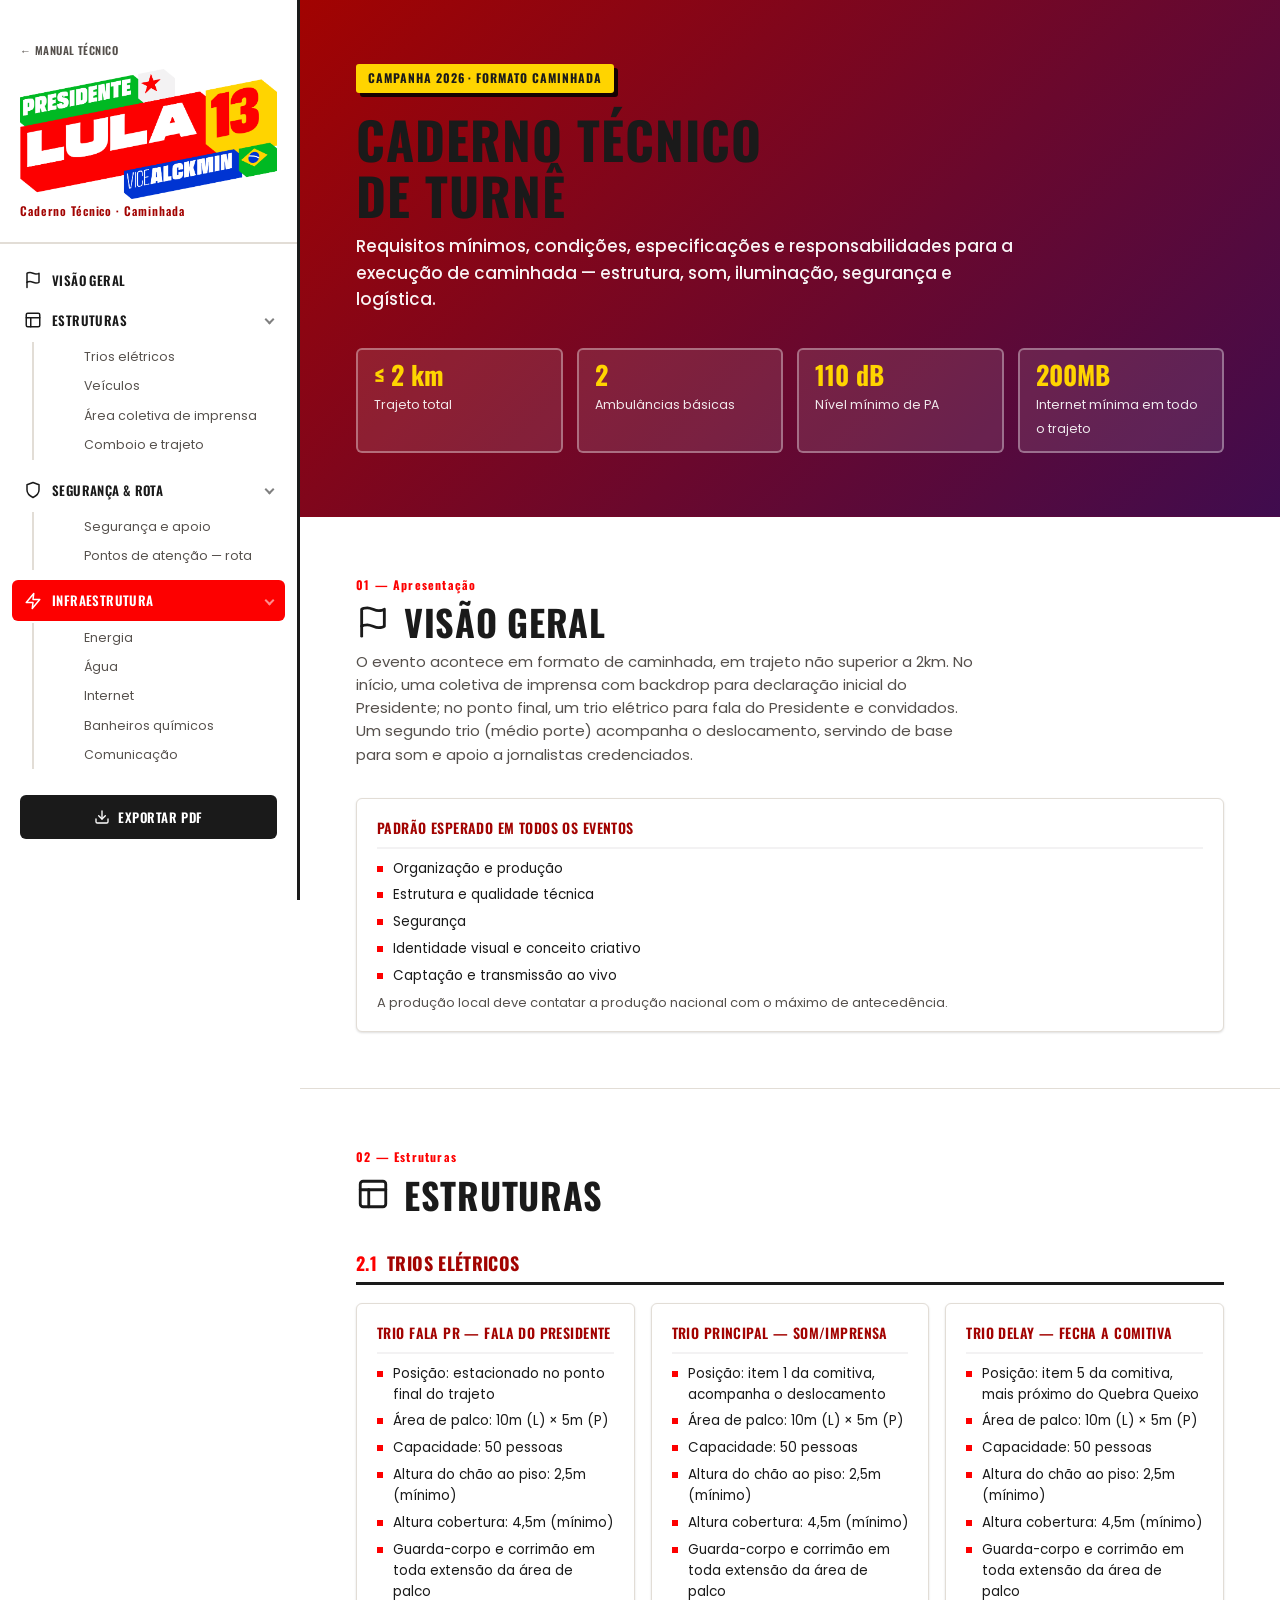
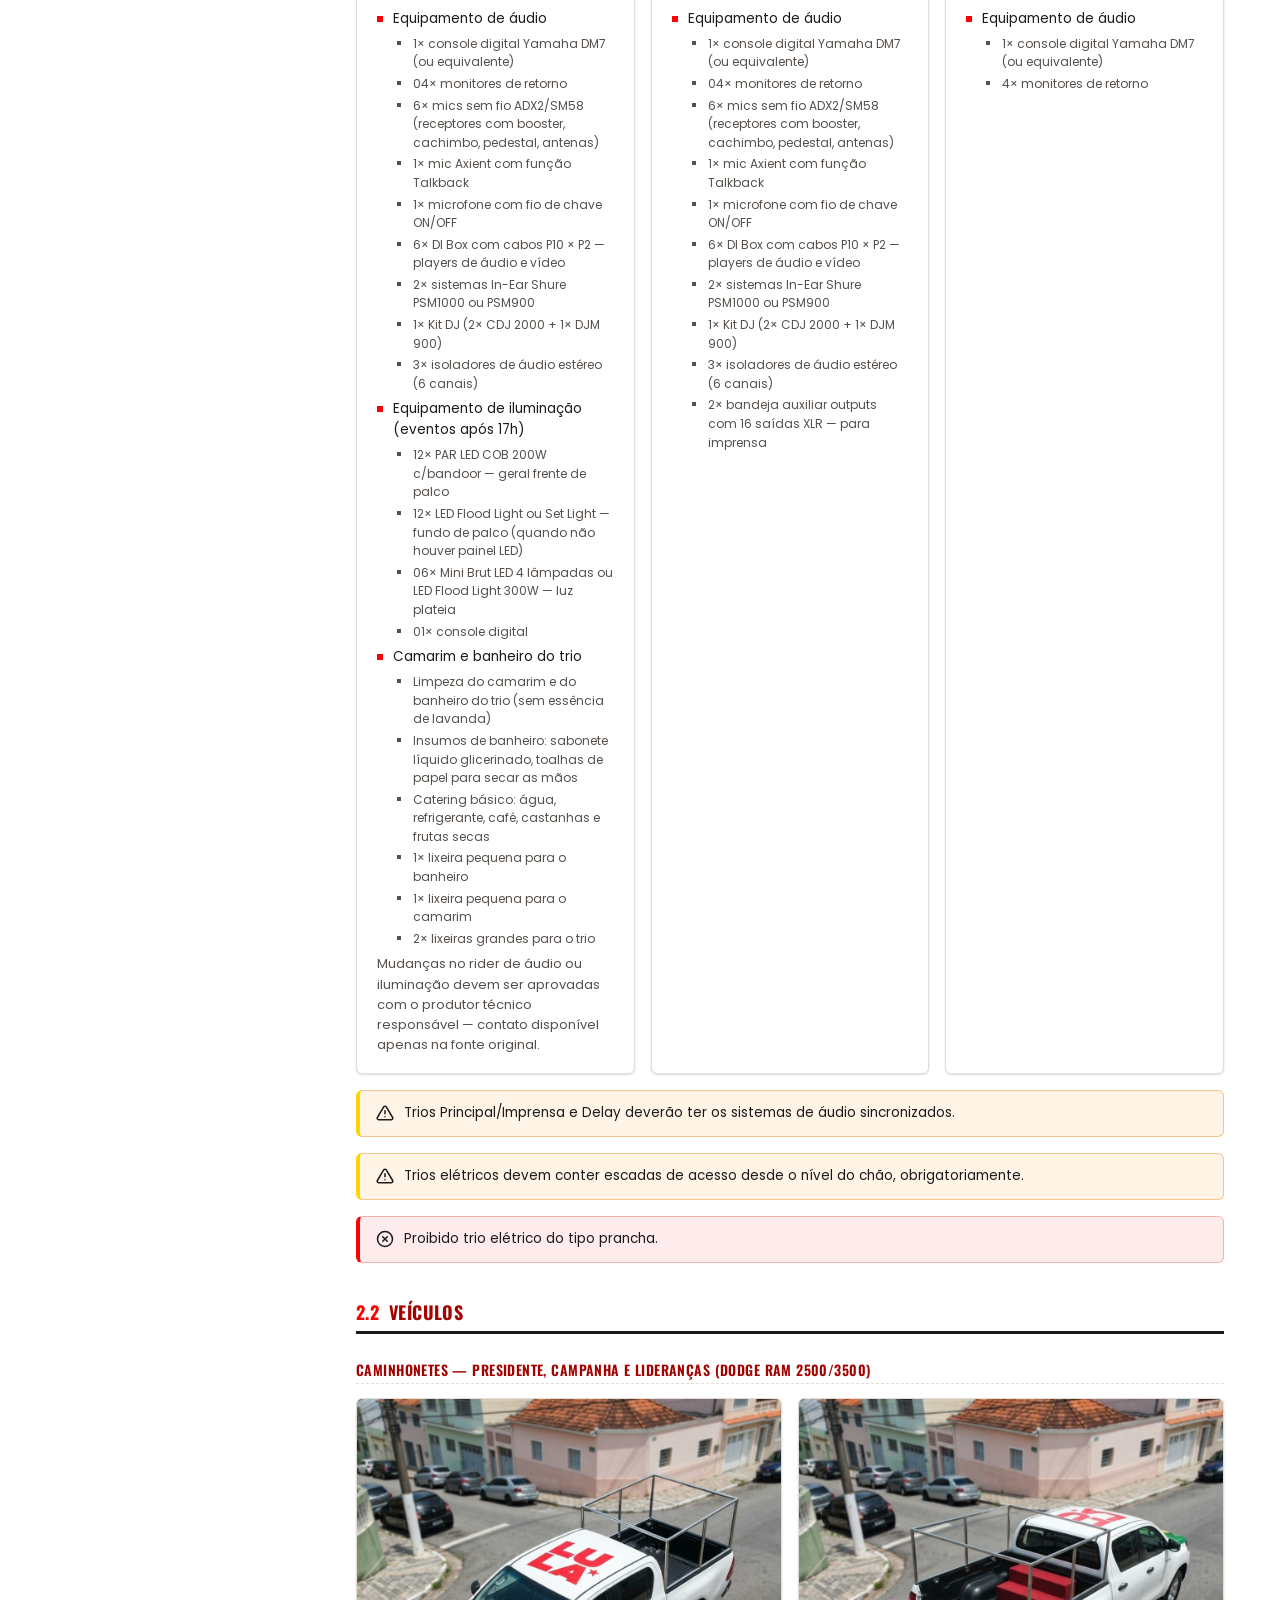
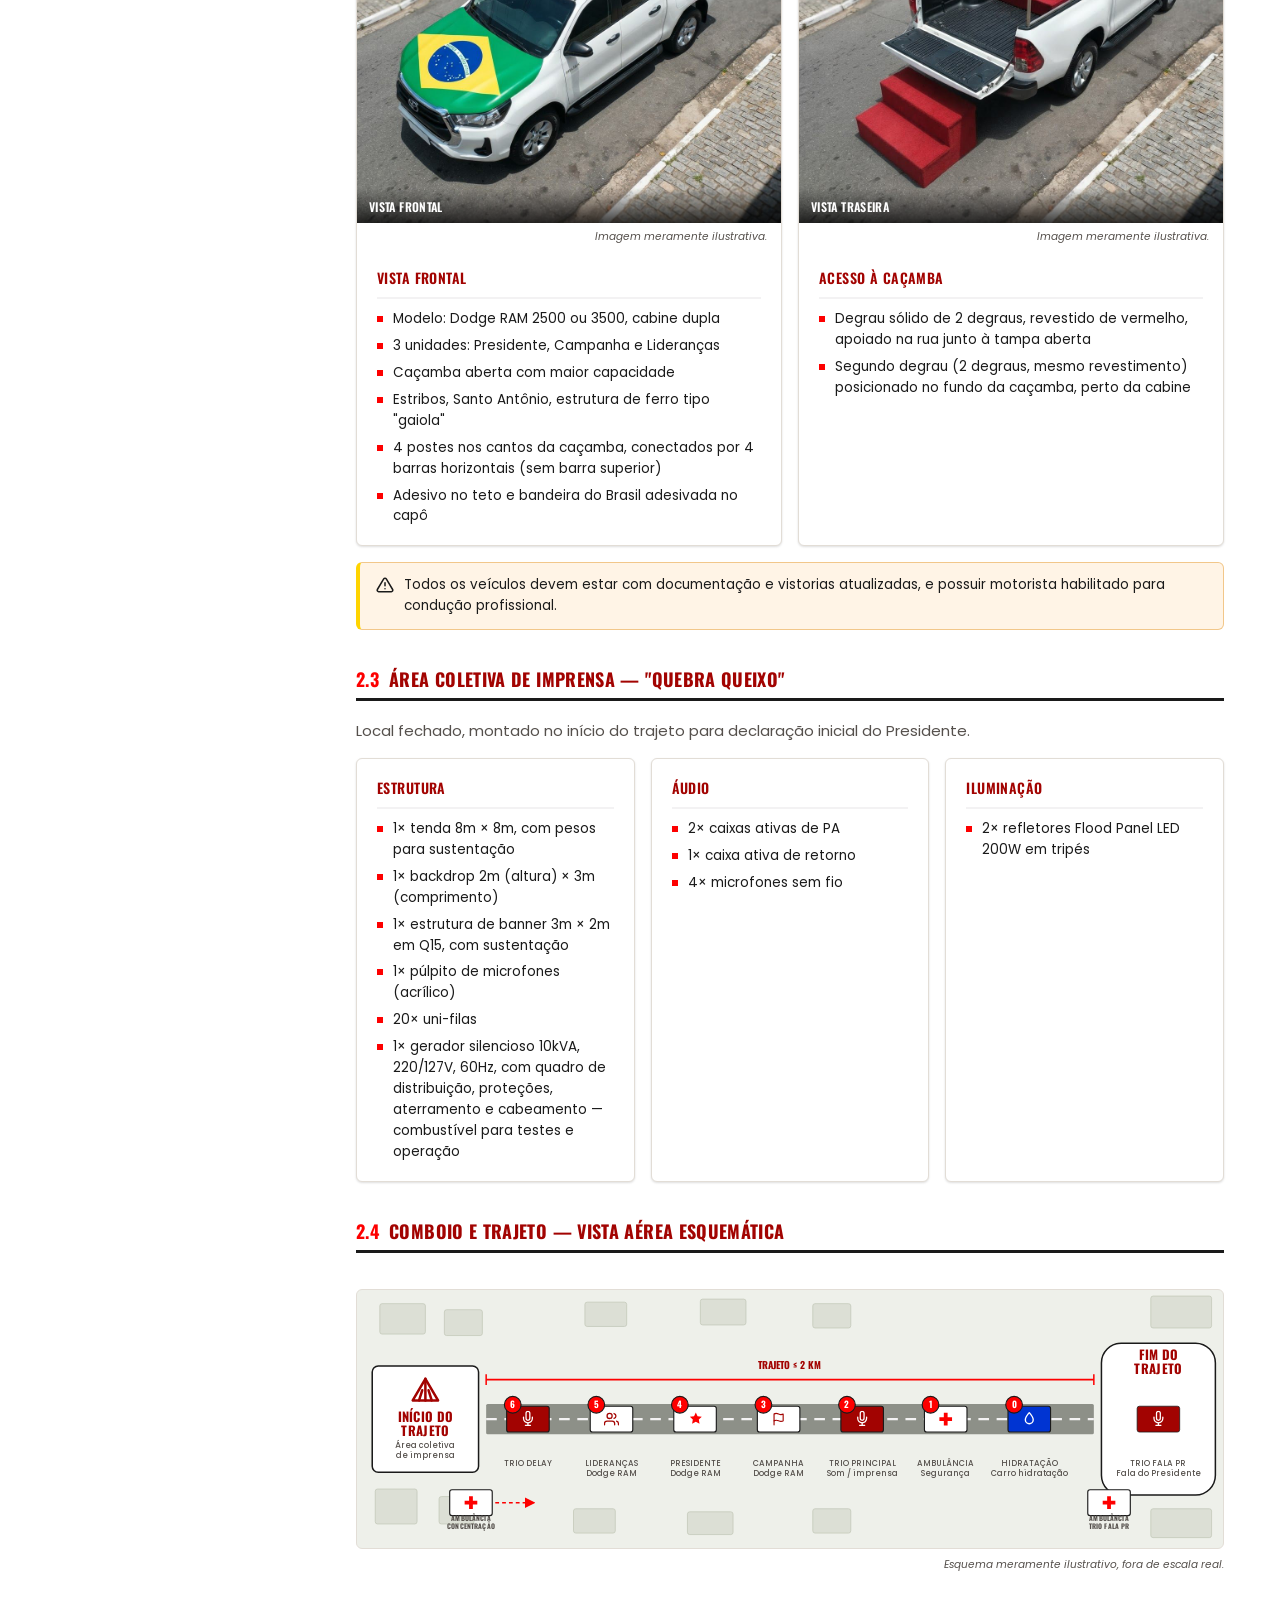
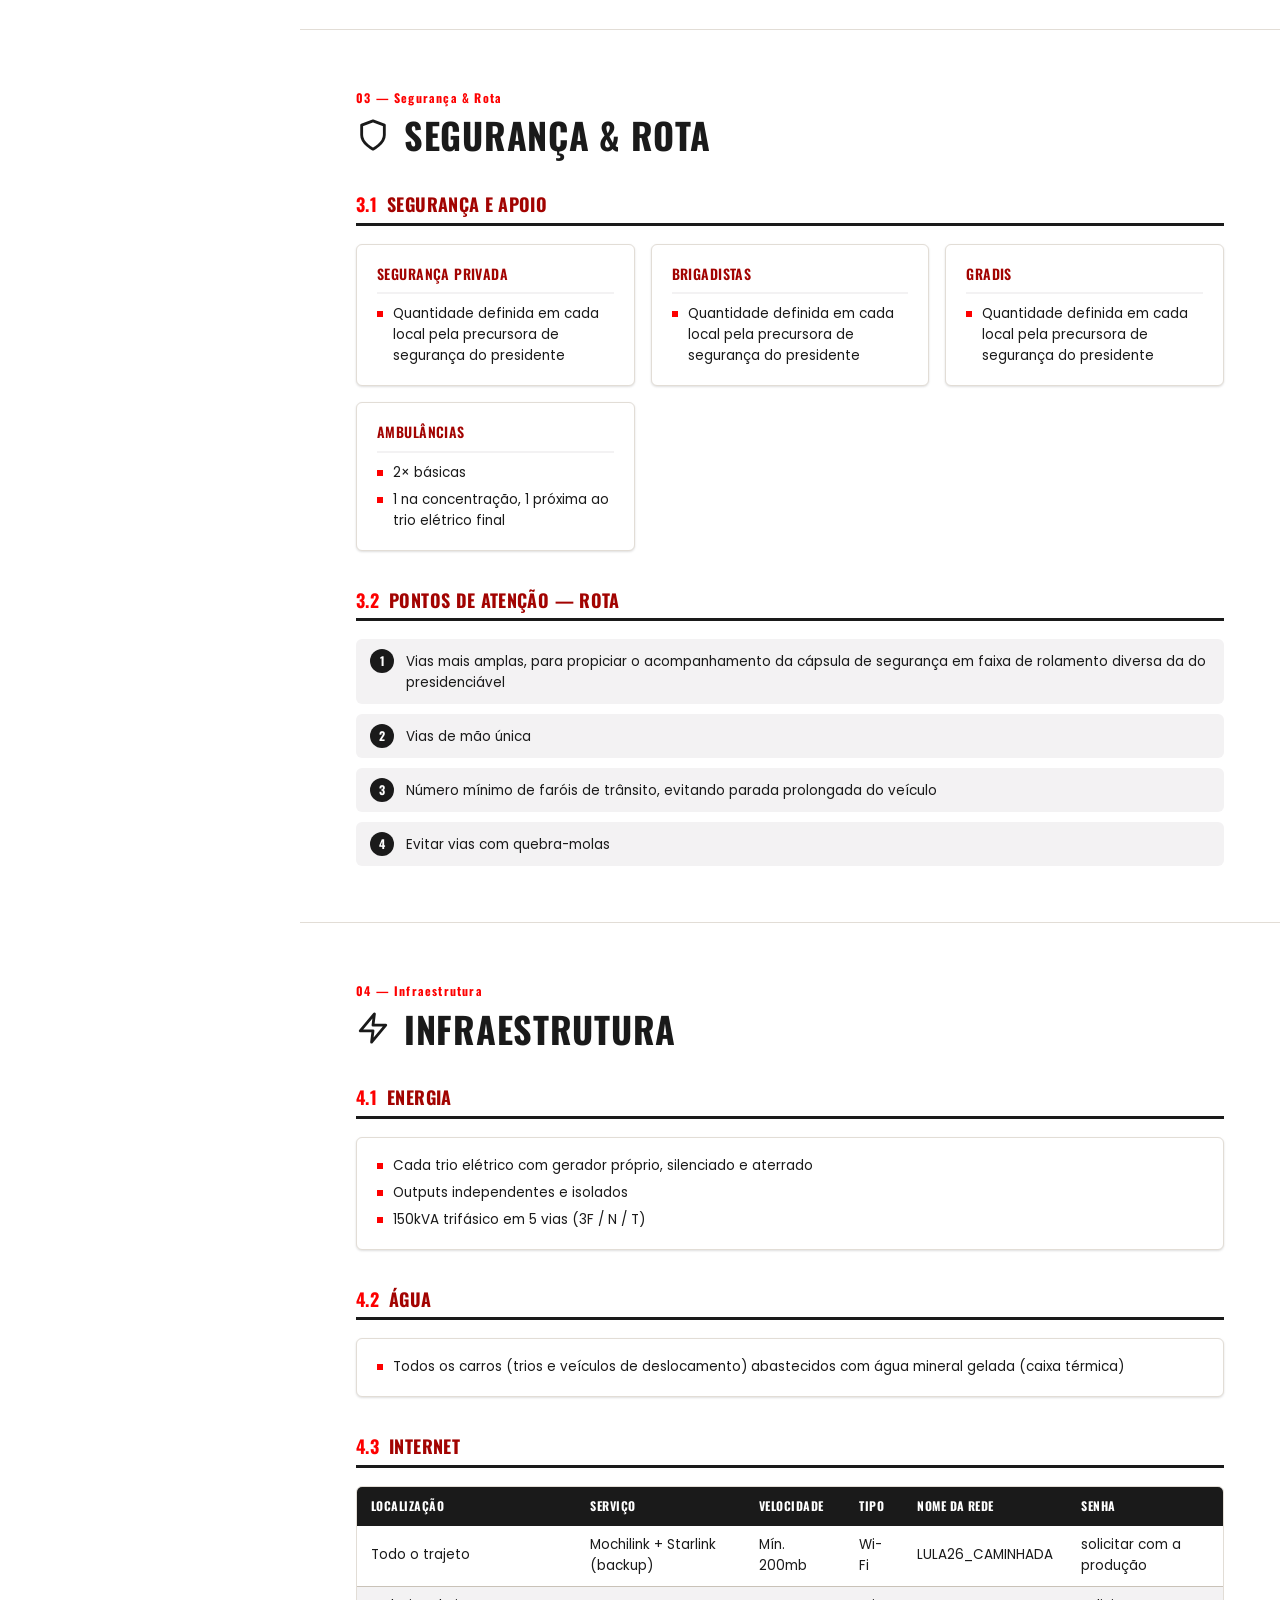
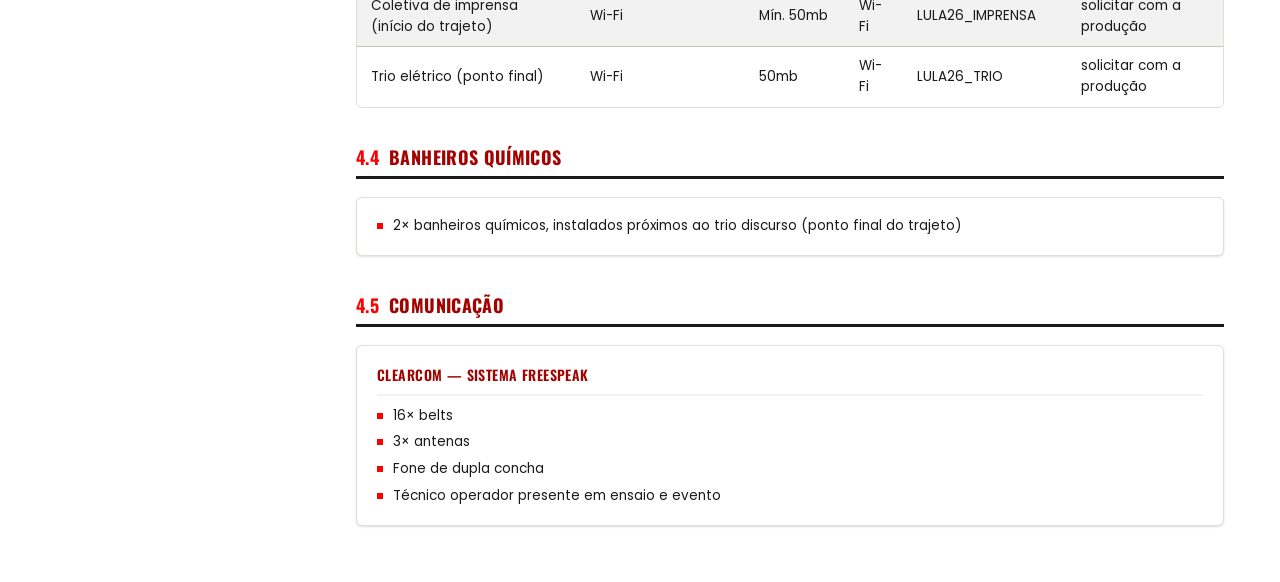
==== caminhada.html @ 96087f48 "Atualiza conteudo tecnico, navegacao colateral e infra de tendas/octanorm Consolida tendas e estrutu" ====
<!DOCTYPE html>
<html lang="pt-BR">
<head>
<meta charset="UTF-8">
<meta name="viewport" content="width=device-width, initial-scale=1.0">
<title>Caderno Técnico — Campanha Lula 2026 — Caminhada</title>
<meta name="description" content="Requisitos mínimos, especificações e responsabilidades para execução de caminhada — Campanha Lula 2026.">
<link rel="icon" type="image/svg+xml" href="assets/icons/favicon.svg">
<link rel="stylesheet" href="assets/css/main.css?v=20260830b">
<link rel="stylesheet" href="assets/css/components.css?v=20260830b">
<link rel="stylesheet" href="assets/css/print.css?v=20260830b" media="print">
</head>
<body>

<!-- Sprite de ícones (inline, reutilizados via <use>) -->
<svg style="display:none" aria-hidden="true">
  <symbol id="icon-flag" viewBox="0 0 24 24" fill="none" stroke="currentColor" stroke-width="2" stroke-linecap="round" stroke-linejoin="round"><path d="M4 15s1-1 4-1 5 2 8 2 4-1 4-1V3s-1 1-4 1-5-2-8-2-4 1-4 1z"/><line x1="4" y1="22" x2="4" y2="15"/></symbol>
  <symbol id="icon-layout" viewBox="0 0 24 24" fill="none" stroke="currentColor" stroke-width="2" stroke-linecap="round" stroke-linejoin="round"><rect x="3" y="3" width="18" height="18" rx="2"/><line x1="3" y1="9" x2="21" y2="9"/><line x1="9" y1="21" x2="9" y2="9"/></symbol>
  <symbol id="icon-shield" viewBox="0 0 24 24" fill="none" stroke="currentColor" stroke-width="2" stroke-linecap="round" stroke-linejoin="round"><path d="M12 22s8-4 8-10V5l-8-3-8 3v7c0 6 8 10 8 10z"/></symbol>
  <symbol id="icon-mic" viewBox="0 0 24 24" fill="none" stroke="currentColor" stroke-width="2" stroke-linecap="round" stroke-linejoin="round"><path d="M12 1a3 3 0 0 0-3 3v8a3 3 0 0 0 6 0V4a3 3 0 0 0-3-3z"/><path d="M19 10v2a7 7 0 0 1-14 0v-2"/><line x1="12" y1="19" x2="12" y2="23"/><line x1="8" y1="23" x2="16" y2="23"/></symbol>
  <symbol id="icon-zap" viewBox="0 0 24 24" fill="none" stroke="currentColor" stroke-width="2" stroke-linecap="round" stroke-linejoin="round"><polygon points="13 2 3 14 12 14 11 22 21 10 12 10 13 2"/></symbol>
  <symbol id="icon-check-circle" viewBox="0 0 24 24" fill="none" stroke="currentColor" stroke-width="2" stroke-linecap="round" stroke-linejoin="round"><path d="M22 11.08V12a10 10 0 1 1-5.93-9.14"/><polyline points="22 4 12 14.01 9 11.01"/></symbol>
  <symbol id="icon-download" viewBox="0 0 24 24" fill="none" stroke="currentColor" stroke-width="2" stroke-linecap="round" stroke-linejoin="round"><path d="M21 15v4a2 2 0 0 1-2 2H5a2 2 0 0 1-2-2v-4"/><polyline points="7 10 12 15 17 10"/><line x1="12" y1="15" x2="12" y2="3"/></symbol>
  <symbol id="icon-alert-triangle" viewBox="0 0 24 24" fill="none" stroke="currentColor" stroke-width="2" stroke-linecap="round" stroke-linejoin="round"><path d="M10.29 3.86 1.82 18a2 2 0 0 0 1.71 3h16.94a2 2 0 0 0 1.71-3L13.71 3.86a2 2 0 0 0-3.42 0z"/><line x1="12" y1="9" x2="12" y2="13"/><line x1="12" y1="17" x2="12.01" y2="17"/></symbol>
  <symbol id="icon-x-circle" viewBox="0 0 24 24" fill="none" stroke="currentColor" stroke-width="2" stroke-linecap="round" stroke-linejoin="round"><circle cx="12" cy="12" r="10"/><line x1="15" y1="9" x2="9" y2="15"/><line x1="9" y1="9" x2="15" y2="15"/></symbol>
  <symbol id="icon-route" viewBox="0 0 24 24" fill="none" stroke="currentColor" stroke-width="2" stroke-linecap="round" stroke-linejoin="round"><path d="M21 10c0 7-9 13-9 13s-9-6-9-13a9 9 0 0 1 18 0z"/><circle cx="12" cy="10" r="3"/></symbol>
  <symbol id="icon-tent" viewBox="0 0 24 24" fill="none" stroke="currentColor" stroke-width="2" stroke-linecap="round" stroke-linejoin="round"><path d="M12 3 2 20h20L12 3z"/><line x1="12" y1="3" x2="12" y2="20"/><line x1="7" y1="20" x2="9.5" y2="12"/><line x1="17" y1="20" x2="14.5" y2="12"/></symbol>
  <symbol id="icon-cross" viewBox="0 0 24 24" fill="currentColor" stroke="none"><path d="M9 2h6v7h7v6h-7v7H9v-7H2V9h7z"/></symbol>
  <symbol id="icon-star" viewBox="0 0 24 24" fill="currentColor" stroke="none"><polygon points="12 1.5 15.09 8.26 22.5 9.27 17.25 14.14 18.54 21.5 12 17.98 5.46 21.5 6.75 14.14 1.5 9.27 8.91 8.26"/></symbol>
  <symbol id="icon-maximize" viewBox="0 0 24 24" fill="none" stroke="currentColor" stroke-width="2" stroke-linecap="round" stroke-linejoin="round"><polyline points="15 3 21 3 21 9"/><polyline points="9 21 3 21 3 15"/><line x1="21" y1="3" x2="14" y2="10"/><line x1="3" y1="21" x2="10" y2="14"/></symbol>
  <symbol id="icon-x" viewBox="0 0 24 24" fill="none" stroke="currentColor" stroke-width="2" stroke-linecap="round" stroke-linejoin="round"><line x1="18" y1="6" x2="6" y2="18"/><line x1="6" y1="6" x2="18" y2="18"/></symbol>
  <symbol id="icon-droplet" viewBox="0 0 24 24" fill="none" stroke="currentColor" stroke-width="2" stroke-linecap="round" stroke-linejoin="round"><path d="M12 2.69s5.66 6.13 5.66 10.31a5.66 5.66 0 0 1-11.32 0C6.34 8.82 12 2.69 12 2.69z"/></symbol>
  <symbol id="icon-users" viewBox="0 0 24 24" fill="none" stroke="currentColor" stroke-width="2" stroke-linecap="round" stroke-linejoin="round"><path d="M17 21v-2a4 4 0 0 0-4-4H5a4 4 0 0 0-4 4v2"/><circle cx="9" cy="7" r="4"/><path d="M23 21v-2a4 4 0 0 0-3-3.87"/><path d="M16 3.13a4 4 0 0 1 0 7.75"/></symbol>
</svg>

<div class="app-shell">

  <!-- ==================== SIDEBAR ==================== -->
  <aside class="sidebar">
    <div class="sidebar__brand">
      <a class="sidebar__back" href="index.html">← Manual Técnico</a>
      <img class="sidebar__logo" src="assets/img/logo/lula26-logo-oficial.png" alt="Presidente Lula 13 · Vice Alckmin">
      <span class="sidebar__meta">Caderno Técnico · Caminhada</span>
    </div>

    <nav class="sidebar__nav" aria-label="Navegação do documento">
      <ul style="list-style:none; padding:0; margin:0;">

        <li>
          <a class="nav-group__link" href="#visao-geral"><svg class="icon"><use href="#icon-flag"/></svg>Visão Geral</a>
        </li>

        <li>
          <a class="nav-group__link" href="#estruturas" aria-expanded="true"><svg class="icon"><use href="#icon-layout"/></svg>Estruturas</a>
          <ul class="nav-sub">
            <li><a class="nav-sub__link" href="#trios-eletricos">Trios elétricos</a></li>
            <li><a class="nav-sub__link" href="#veiculos">Veículos</a></li>
            <li><a class="nav-sub__link" href="#area-imprensa">Área coletiva de imprensa</a></li>
            <li><a class="nav-sub__link" href="#comboio-trajeto">Comboio e trajeto</a></li>
          </ul>
        </li>

        <li>
          <a class="nav-group__link" href="#seguranca-rota" aria-expanded="true"><svg class="icon"><use href="#icon-shield"/></svg>Segurança &amp; Rota</a>
          <ul class="nav-sub">
            <li><a class="nav-sub__link" href="#seguranca-apoio">Segurança e apoio</a></li>
            <li><a class="nav-sub__link" href="#pontos-atencao">Pontos de atenção — rota</a></li>
          </ul>
        </li>

        <li>
          <a class="nav-group__link" href="#infraestrutura" aria-expanded="true"><svg class="icon"><use href="#icon-zap"/></svg>Infraestrutura</a>
          <ul class="nav-sub">
            <li><a class="nav-sub__link" href="#energia">Energia</a></li>
            <li><a class="nav-sub__link" href="#agua">Água</a></li>
            <li><a class="nav-sub__link" href="#internet">Internet</a></li>
            <li><a class="nav-sub__link" href="#banheiros">Banheiros químicos</a></li>
            <li><a class="nav-sub__link" href="#comunicacao">Comunicação</a></li>
          </ul>
        </li>

      </ul>
    </nav>

    <div class="sidebar__footer">
      <button class="btn-export" id="export-pdf" type="button">
        <svg class="icon"><use href="#icon-download"/></svg>
        Exportar PDF
      </button>
    </div>
  </aside>

  <!-- ==================== CONTEÚDO ==================== -->
  <main class="content">

    <header class="hero">
      <span class="hero__eyebrow">Campanha 2026 · Formato Caminhada</span>
      <h1>Caderno Técnico de Turnê</h1>
      <p class="hero__subtitle">Requisitos mínimos, condições, especificações e responsabilidades para a execução de caminhada — estrutura, som, iluminação, segurança e logística.</p>
      <div class="hero__stats">
        <div class="stat-chip"><span class="stat-chip__value">≤ 2 km</span><span class="stat-chip__label">Trajeto total</span></div>
        <div class="stat-chip"><span class="stat-chip__value">2</span><span class="stat-chip__label">Ambulâncias básicas</span></div>
        <div class="stat-chip"><span class="stat-chip__value">110 dB</span><span class="stat-chip__label">Nível mínimo de PA</span></div>
        <div class="stat-chip"><span class="stat-chip__value">200MB</span><span class="stat-chip__label">Internet mínima em todo o trajeto</span></div>
      </div>
    </header>

    <!-- ============ 1. VISÃO GERAL ============ -->
    <section class="section" id="visao-geral">
      <span class="section__eyebrow">01 — Apresentação</span>
      <h2 class="section__title"><svg class="icon"><use href="#icon-flag"/></svg>Visão Geral</h2>
      <p class="section__lede">O evento acontece em formato de caminhada, em trajeto não superior a 2km. No início, uma coletiva de imprensa com backdrop para declaração inicial do Presidente; no ponto final, um trio elétrico para fala do Presidente e convidados. Um segundo trio (médio porte) acompanha o deslocamento, servindo de base para som e apoio a jornalistas credenciados.</p>

      <div class="spec-card">
        <div class="spec-card__title">Padrão esperado em todos os eventos</div>
        <ul>
          <li>Organização e produção</li>
          <li>Estrutura e qualidade técnica</li>
          <li>Segurança</li>
          <li>Identidade visual e conceito criativo</li>
          <li>Captação e transmissão ao vivo</li>
        </ul>
        <p class="spec-card__note">A produção local deve contatar a produção nacional com o máximo de antecedência.</p>
      </div>
    </section>

    <!-- ============ 2. ESTRUTURAS ============ -->
    <section class="section" id="estruturas">
      <span class="section__eyebrow">02 — Estruturas</span>
      <h2 class="section__title"><svg class="icon"><use href="#icon-layout"/></svg>Estruturas</h2>

      <div class="subsection" id="trios-eletricos">
        <h3 class="subsection__title"><span class="num">2.1</span> Trios elétricos</h3>
        <div class="spec-grid">
          <div class="spec-card">
            <div class="spec-card__title">Trio Fala PR — fala do Presidente</div>
            <ul>
              <li>Posição: estacionado no ponto final do trajeto</li>
              <li>Área de palco: 10m (L) × 5m (P)</li>
              <li>Capacidade: 50 pessoas</li>
              <li>Altura do chão ao piso: 2,5m (mínimo)</li>
              <li>Altura cobertura: 4,5m (mínimo)</li>
              <li>Guarda-corpo e corrimão em toda extensão da área de palco</li>
              <li>Equipamento de áudio
                <ul>
                  <li>1× console digital Yamaha DM7 (ou equivalente)</li>
                  <li>04× monitores de retorno</li>
                  <li>6× mics sem fio ADX2/SM58 (receptores com booster, cachimbo, pedestal, antenas)</li>
                  <li>1× mic Axient com função Talkback</li>
                  <li>1× microfone com fio de chave ON/OFF</li>
                  <li>6× DI Box com cabos P10 × P2 — players de áudio e vídeo</li>
                  <li>2× sistemas In-Ear Shure PSM1000 ou PSM900</li>
                  <li>1× Kit DJ (2× CDJ 2000 + 1× DJM 900)</li>
                  <li>3× isoladores de áudio estéreo (6 canais)</li>
                </ul>
              </li>
              <li>Equipamento de iluminação (eventos após 17h)
                <ul>
                  <li>12× PAR LED COB 200W c/bandoor — geral frente de palco</li>
                  <li>12× LED Flood Light ou Set Light — fundo de palco (quando não houver painel LED)</li>
                  <li>06× Mini Brut LED 4 lâmpadas ou LED Flood Light 300W — luz plateia</li>
                  <li>01× console digital</li>
                </ul>
              </li>
              <li>Camarim e banheiro do trio
                <ul>
                  <li>Limpeza do camarim e do banheiro do trio (sem essência de lavanda)</li>
                  <li>Insumos de banheiro: sabonete líquido glicerinado, toalhas de papel para secar as mãos</li>
                  <li>Catering básico: água, refrigerante, café, castanhas e frutas secas</li>
                  <li>1× lixeira pequena para o banheiro</li>
                  <li>1× lixeira pequena para o camarim</li>
                  <li>2× lixeiras grandes para o trio</li>
                </ul>
              </li>
            </ul>
            <p class="spec-card__note">Mudanças no rider de áudio ou iluminação devem ser aprovadas com o produtor técnico responsável — contato disponível apenas na fonte original.</p>
          </div>
          <div class="spec-card">
            <div class="spec-card__title">Trio Principal — som/imprensa</div>
            <ul>
              <li>Posição: item 1 da comitiva, acompanha o deslocamento</li>
              <li>Área de palco: 10m (L) × 5m (P)</li>
              <li>Capacidade: 50 pessoas</li>
              <li>Altura do chão ao piso: 2,5m (mínimo)</li>
              <li>Altura cobertura: 4,5m (mínimo)</li>
              <li>Guarda-corpo e corrimão em toda extensão da área de palco</li>
              <li>Equipamento de áudio
                <ul>
                  <li>1× console digital Yamaha DM7 (ou equivalente)</li>
                  <li>04× monitores de retorno</li>
                  <li>6× mics sem fio ADX2/SM58 (receptores com booster, cachimbo, pedestal, antenas)</li>
                  <li>1× mic Axient com função Talkback</li>
                  <li>1× microfone com fio de chave ON/OFF</li>
                  <li>6× DI Box com cabos P10 × P2 — players de áudio e vídeo</li>
                  <li>2× sistemas In-Ear Shure PSM1000 ou PSM900</li>
                  <li>1× Kit DJ (2× CDJ 2000 + 1× DJM 900)</li>
                  <li>3× isoladores de áudio estéreo (6 canais)</li>
                  <li>2× bandeja auxiliar outputs com 16 saídas XLR — para imprensa</li>
                </ul>
              </li>
            </ul>
          </div>
          <div class="spec-card">
            <div class="spec-card__title">Trio Delay — fecha a comitiva</div>
            <ul>
              <li>Posição: item 5 da comitiva, mais próximo do Quebra Queixo</li>
              <li>Área de palco: 10m (L) × 5m (P)</li>
              <li>Capacidade: 50 pessoas</li>
              <li>Altura do chão ao piso: 2,5m (mínimo)</li>
              <li>Altura cobertura: 4,5m (mínimo)</li>
              <li>Guarda-corpo e corrimão em toda extensão da área de palco</li>
              <li>Equipamento de áudio
                <ul>
                  <li>1× console digital Yamaha DM7 (ou equivalente)</li>
                  <li>4× monitores de retorno</li>
                </ul>
              </li>
            </ul>
          </div>
        </div>
        <div class="callout">
          <svg class="icon"><use href="#icon-alert-triangle"/></svg>
          <span>Trios Principal/Imprensa e Delay deverão ter os sistemas de áudio sincronizados.</span>
        </div>
        <div class="callout">
          <svg class="icon"><use href="#icon-alert-triangle"/></svg>
          <span>Trios elétricos devem conter escadas de acesso desde o nível do chão, obrigatoriamente.</span>
        </div>
        <div class="callout callout--danger">
          <svg class="icon"><use href="#icon-x-circle"/></svg>
          <span>Proibido trio elétrico do tipo prancha.</span>
        </div>
      </div>

      <div class="subsection" id="veiculos">
        <h3 class="subsection__title"><span class="num">2.2</span> Veículos</h3>
        <h4 class="subsection__subtitle">Caminhonetes — Presidente, Campanha e Lideranças (Dodge RAM 2500/3500)</h4>
        <div class="spec-grid">
          <div class="spec-card spec-card--media">
            <button class="gallery__item spec-card__image spec-card__image--square" type="button" data-full="assets/img/caminhonete/caminhonete-frente.jpg" data-caption="Caminhonete Presidente — vista frontal/aérea">
              <img src="assets/img/caminhonete/caminhonete-frente.jpg" alt="Pickup vermelha com adesivo LULA no teto, bandeira do Brasil no capô, estribos e estrutura de gaiola na caçamba">
              <span class="gallery__caption">Vista frontal</span>
              <span class="gallery__zoom-hint"><svg class="icon"><use href="#icon-maximize"/></svg></span>
            </button>
            <p class="img-disclaimer">Imagem meramente ilustrativa.</p>
            <div class="spec-card__body">
              <div class="spec-card__title">Vista Frontal</div>
              <ul>
                <li>Modelo: Dodge RAM 2500 ou 3500, cabine dupla</li>
                <li>3 unidades: Presidente, Campanha e Lideranças</li>
                <li>Caçamba aberta com maior capacidade</li>
                <li>Estribos, Santo Antônio, estrutura de ferro tipo "gaiola"</li>
                <li>4 postes nos cantos da caçamba, conectados por 4 barras horizontais (sem barra superior)</li>
                <li>Adesivo no teto e bandeira do Brasil adesivada no capô</li>
              </ul>
            </div>
          </div>
          <div class="spec-card spec-card--media">
            <button class="gallery__item spec-card__image spec-card__image--square" type="button" data-full="assets/img/caminhonete/caminhonete-traseira.jpg" data-caption="Caminhonete Presidente — vista traseira, acesso à caçamba">
              <img src="assets/img/caminhonete/caminhonete-traseira.jpg" alt="Vista traseira da pickup com tampa da caçamba aberta, degrau vermelho de acesso e degrau menor perto da cabine">
              <span class="gallery__caption">Vista traseira</span>
              <span class="gallery__zoom-hint"><svg class="icon"><use href="#icon-maximize"/></svg></span>
            </button>
            <p class="img-disclaimer">Imagem meramente ilustrativa.</p>
            <div class="spec-card__body">
              <div class="spec-card__title">Acesso à caçamba</div>
              <ul>
                <li>Degrau sólido de 2 degraus, revestido de vermelho, apoiado na rua junto à tampa aberta</li>
                <li>Segundo degrau (2 degraus, mesmo revestimento) posicionado no fundo da caçamba, perto da cabine</li>
              </ul>
            </div>
          </div>
        </div>
        <div class="callout">
          <svg class="icon"><use href="#icon-alert-triangle"/></svg>
          <span>Todos os veículos devem estar com documentação e vistorias atualizadas, e possuir motorista habilitado para condução profissional.</span>
        </div>
      </div>

      <div class="subsection" id="area-imprensa">
        <h3 class="subsection__title"><span class="num">2.3</span> Área coletiva de imprensa — "Quebra Queixo"</h3>
        <p class="section__lede" style="margin-bottom:16px;">Local fechado, montado no início do trajeto para declaração inicial do Presidente.</p>
        <div class="spec-grid">
          <div class="spec-card">
            <div class="spec-card__title">Estrutura</div>
            <ul>
              <li>1× tenda 8m × 8m, com pesos para sustentação</li>
              <li>1× backdrop 2m (altura) × 3m (comprimento)</li>
              <li>1× estrutura de banner 3m × 2m em Q15, com sustentação</li>
              <li>1× púlpito de microfones (acrílico)</li>
              <li>20× uni-filas</li>
              <li>1× gerador silencioso 10kVA, 220/127V, 60Hz, com quadro de distribuição, proteções, aterramento e cabeamento — combustível para testes e operação</li>
            </ul>
          </div>
          <div class="spec-card">
            <div class="spec-card__title">Áudio</div>
            <ul>
              <li>2× caixas ativas de PA</li>
              <li>1× caixa ativa de retorno</li>
              <li>4× microfones sem fio</li>
            </ul>
          </div>
          <div class="spec-card">
            <div class="spec-card__title">Iluminação</div>
            <ul>
              <li>2× refletores Flood Panel LED 200W em tripés</li>
            </ul>
          </div>
        </div>
      </div>

      <div class="subsection" id="comboio-trajeto">
        <h3 class="subsection__title"><span class="num">2.4</span> Comboio e trajeto — vista aérea esquemática</h3>
        <button class="aerial-diagram-frame" type="button" aria-label="Ampliar mapa esquemático do trajeto">
        <div class="aerial-diagram-wrap">
          <svg viewBox="0 0 1140 340" preserveAspectRatio="xMidYMid meet" role="img" aria-label="Mapa esquemático do trajeto: início do trajeto, comitiva em fila (6 a 0, mais próximo do fim), veículo de hidratação logo à frente do comboio e fim do trajeto com Trio Fala PR; a ambulância de concentração acompanha a caminhada a partir do início do trajeto">
            <defs>
              <marker id="arrow-follow" viewBox="0 0 10 10" refX="8" refY="5" markerWidth="7" markerHeight="7" orient="auto"><path class="aerial-arrowhead" d="M0,0 L10,5 L0,10 z"/></marker>
            </defs>

            <!-- quarteirões (decorativo, contexto de cidade) -->
            <rect class="aerial-block" x="30" y="18" width="60" height="40" rx="3"/>
            <rect class="aerial-block" x="115" y="26" width="50" height="34" rx="3"/>
            <rect class="aerial-block" x="24" y="262" width="55" height="46" rx="3"/>
            <rect class="aerial-block" x="108" y="272" width="46" height="36" rx="3"/>
            <rect class="aerial-block" x="300" y="16" width="55" height="32" rx="3"/>
            <rect class="aerial-block" x="452" y="12" width="60" height="34" rx="3"/>
            <rect class="aerial-block" x="600" y="18" width="50" height="32" rx="3"/>
            <rect class="aerial-block" x="285" y="288" width="55" height="32" rx="3"/>
            <rect class="aerial-block" x="435" y="292" width="60" height="30" rx="3"/>
            <rect class="aerial-block" x="600" y="288" width="50" height="32" rx="3"/>
            <rect class="aerial-block" x="1045" y="8" width="80" height="42" rx="3"/>
            <rect class="aerial-block" x="1045" y="288" width="80" height="38" rx="3"/>

            <!-- rua -->
            <rect class="aerial-road" x="170" y="150" width="800" height="40" rx="2"/>
            <line class="aerial-road__line" x1="170" y1="170" x2="970" y2="170"/>

            <!-- régua de distância, bem acima do comboio para não ficar encoberta -->
            <line class="aerial-route-line" x1="170" y1="118" x2="970" y2="118"/>
            <line class="aerial-route-line" x1="170" y1="111" x2="170" y2="125"/>
            <line class="aerial-route-line" x1="970" y1="111" x2="970" y2="125"/>
            <text class="aerial-label--route" x="570" y="104">TRAJETO ≤ 2 KM</text>

            <!-- quebra queixo (início) -->
            <rect class="aerial-node" x="20" y="100" width="140" height="140" rx="8"/>
            <use href="#icon-tent" x="70" y="112" width="40" height="40" class="aerial-icon"/>
            <text class="aerial-label aerial-label--big" x="90" y="174">INÍCIO DO</text>
            <text class="aerial-label aerial-label--big" x="90" y="192">TRAJETO</text>
            <text class="aerial-label--sub" x="90" y="208">Área coletiva</text>
            <text class="aerial-label--sub" x="90" y="221">de imprensa</text>

            <!-- praça (fim) -->
            <rect class="aerial-node" x="980" y="70" width="150" height="200" rx="26"/>
            <text class="aerial-label aerial-label--big" x="1055" y="92">FIM DO</text>
            <text class="aerial-label aerial-label--big" x="1055" y="110">TRAJETO</text>
            <rect class="aerial-node--accent" x="1027" y="153" width="56" height="34" rx="3"/>
            <use href="#icon-mic" x="1042" y="159" width="26" height="20" class="aerial-icon--accent"/>
            <text class="aerial-label--sub" x="1055" y="232">TRIO FALA PR</text>
            <text class="aerial-label--sub" x="1055" y="245">Fala do Presidente</text>

            <!-- comitiva, em fila sobre a rua (0 = mais próximo da Praça → 6 = mais próximo do Quebra Queixo) -->
            <rect class="aerial-car--accent" x="197" y="153" width="56" height="34" rx="3"/>
            <use href="#icon-mic" x="212" y="159" width="26" height="20" class="aerial-icon--accent"/>
            <circle class="aerial-car__badge" cx="205" cy="151" r="11"/>
            <text class="aerial-label--badge" x="205" y="155">6</text>
            <text class="aerial-label--sub" x="225" y="232">TRIO DELAY</text>

            <!-- ambulâncias fixas -->
            <rect class="aerial-car" x="122" y="263" width="56" height="34" rx="3"/>
            <use href="#icon-cross" x="140" y="270" width="20" height="20" class="aerial-icon--ambulance"/>
            <text class="aerial-label--tiny" x="150" y="304">Ambulância</text>
            <text class="aerial-label--tiny" x="150" y="314">concentração</text>
            <line class="aerial-follow-arrow" x1="182" y1="280" x2="232" y2="280" marker-end="url(#arrow-follow)"/>

            <rect class="aerial-car" x="962" y="263" width="56" height="34" rx="3"/>
            <use href="#icon-cross" x="980" y="270" width="20" height="20" class="aerial-icon--ambulance"/>
            <text class="aerial-label--tiny" x="990" y="304">Ambulância</text>
            <text class="aerial-label--tiny" x="990" y="314">trio fala PR</text>

            <rect class="aerial-car" x="307" y="153" width="56" height="34" rx="3"/>
            <use href="#icon-users" x="325" y="160" width="20" height="20" class="aerial-icon"/>
            <circle class="aerial-car__badge" cx="315" cy="151" r="11"/>
            <text class="aerial-label--badge" x="315" y="155">5</text>
            <text class="aerial-label--sub" x="335" y="232">LIDERANÇAS</text>
            <text class="aerial-label--sub" x="335" y="245">Dodge RAM</text>

            <rect class="aerial-car" x="417" y="153" width="56" height="34" rx="3"/>
            <use href="#icon-star" x="437" y="160" width="18" height="18" class="aerial-icon--star"/>
            <circle class="aerial-car__badge" cx="425" cy="151" r="11"/>
            <text class="aerial-label--badge" x="425" y="155">4</text>
            <text class="aerial-label--sub" x="445" y="232">PRESIDENTE</text>
            <text class="aerial-label--sub" x="445" y="245">Dodge RAM</text>

            <rect class="aerial-car" x="527" y="153" width="56" height="34" rx="3"/>
            <use href="#icon-flag" x="546" y="161" width="18" height="18" class="aerial-icon"/>
            <circle class="aerial-car__badge" cx="535" cy="151" r="11"/>
            <text class="aerial-label--badge" x="535" y="155">3</text>
            <text class="aerial-label--sub" x="555" y="232">CAMPANHA</text>
            <text class="aerial-label--sub" x="555" y="245">Dodge RAM</text>

            <rect class="aerial-car--accent" x="637" y="153" width="56" height="34" rx="3"/>
            <use href="#icon-mic" x="652" y="159" width="26" height="20" class="aerial-icon--accent"/>
            <circle class="aerial-car__badge" cx="645" cy="151" r="11"/>
            <text class="aerial-label--badge" x="645" y="155">2</text>
            <text class="aerial-label--sub" x="665" y="232">TRIO PRINCIPAL</text>
            <text class="aerial-label--sub" x="665" y="245">Som / imprensa</text>

            <rect class="aerial-car" x="747" y="153" width="56" height="34" rx="3"/>
            <use href="#icon-cross" x="765" y="160" width="20" height="20" class="aerial-icon--ambulance"/>
            <circle class="aerial-car__badge" cx="755" cy="151" r="11"/>
            <text class="aerial-label--badge" x="755" y="155">1</text>
            <text class="aerial-label--sub" x="775" y="232">AMBULÂNCIA</text>
            <text class="aerial-label--sub" x="775" y="245">Segurança</text>

            <rect class="aerial-car--hydration" x="857" y="153" width="56" height="34" rx="3"/>
            <use href="#icon-droplet" x="874" y="159" width="22" height="22" class="aerial-icon--hydration"/>
            <circle class="aerial-car__badge" cx="865" cy="151" r="11"/>
            <text class="aerial-label--badge" x="865" y="155">0</text>
            <text class="aerial-label--sub" x="885" y="232">HIDRATAÇÃO</text>
            <text class="aerial-label--sub" x="885" y="245">Carro hidratação</text>
          </svg>
        </div>
        <span class="wire-diagram-frame__hint"><svg class="icon"><use href="#icon-maximize"/></svg></span>
        </button>
        <p class="img-disclaimer">Esquema meramente ilustrativo, fora de escala real.</p>
      </div>
    </section>

    <!-- ============ 3. SEGURANÇA & ROTA ============ -->
    <section class="section" id="seguranca-rota">
      <span class="section__eyebrow">03 — Segurança &amp; Rota</span>
      <h2 class="section__title"><svg class="icon"><use href="#icon-shield"/></svg>Segurança &amp; Rota</h2>

      <div class="subsection" id="seguranca-apoio">
        <h3 class="subsection__title"><span class="num">3.1</span> Segurança e apoio</h3>
        <div class="spec-grid">
          <div class="spec-card">
            <div class="spec-card__title">Segurança privada</div>
            <ul><li>Quantidade definida em cada local pela precursora de segurança do presidente</li></ul>
          </div>
          <div class="spec-card">
            <div class="spec-card__title">Brigadistas</div>
            <ul><li>Quantidade definida em cada local pela precursora de segurança do presidente</li></ul>
          </div>
          <div class="spec-card">
            <div class="spec-card__title">Gradis</div>
            <ul><li>Quantidade definida em cada local pela precursora de segurança do presidente</li></ul>
          </div>
          <div class="spec-card">
            <div class="spec-card__title">Ambulâncias</div>
            <ul>
              <li>2× básicas</li>
              <li>1 na concentração, 1 próxima ao trio elétrico final</li>
            </ul>
          </div>
        </div>
      </div>

      <div class="subsection" id="pontos-atencao">
        <h3 class="subsection__title"><span class="num">3.2</span> Pontos de atenção — rota</h3>
        <ul class="checklist">
          <li class="checklist__item"><span class="checklist__index">1</span><span class="checklist__text">Vias mais amplas, para propiciar o acompanhamento da cápsula de segurança em faixa de rolamento diversa da do presidenciável</span></li>
          <li class="checklist__item"><span class="checklist__index">2</span><span class="checklist__text">Vias de mão única</span></li>
          <li class="checklist__item"><span class="checklist__index">3</span><span class="checklist__text">Número mínimo de faróis de trânsito, evitando parada prolongada do veículo</span></li>
          <li class="checklist__item"><span class="checklist__index">4</span><span class="checklist__text">Evitar vias com quebra-molas</span></li>
        </ul>
      </div>
    </section>

    <!-- ============ 4. SOM & ILUMINAÇÃO ============ -->
    <!-- ============ 4. INFRAESTRUTURA ============ -->
    <section class="section" id="infraestrutura">
      <span class="section__eyebrow">04 — Infraestrutura</span>
      <h2 class="section__title"><svg class="icon"><use href="#icon-zap"/></svg>Infraestrutura</h2>

      <div class="subsection" id="energia">
        <h3 class="subsection__title"><span class="num">4.1</span> Energia</h3>
        <div class="spec-card">
          <ul>
            <li>Cada trio elétrico com gerador próprio, silenciado e aterrado</li>
            <li>Outputs independentes e isolados</li>
            <li>150kVA trifásico em 5 vias (3F / N / T)</li>
          </ul>
        </div>
      </div>

      <div class="subsection" id="agua">
        <h3 class="subsection__title"><span class="num">4.2</span> Água</h3>
        <div class="spec-card">
          <ul><li>Todos os carros (trios e veículos de deslocamento) abastecidos com água mineral gelada (caixa térmica)</li></ul>
        </div>
      </div>

      <div class="subsection" id="internet">
        <h3 class="subsection__title"><span class="num">4.3</span> Internet</h3>
        <div class="table-wrap">
          <table class="data-table">
            <thead><tr><th>Localização</th><th>Serviço</th><th>Velocidade</th><th>Tipo</th><th>Nome da rede</th><th>Senha</th></tr></thead>
            <tbody>
              <tr><td>Todo o trajeto</td><td>Mochilink + Starlink (backup)</td><td>Mín. 200mb</td><td>Wi-Fi</td><td>LULA26_CAMINHADA</td><td>solicitar com a produção</td></tr>
              <tr><td>Coletiva de imprensa (início do trajeto)</td><td>Wi-Fi</td><td>Mín. 50mb</td><td>Wi-Fi</td><td>LULA26_IMPRENSA</td><td>solicitar com a produção</td></tr>
              <tr><td>Trio elétrico (ponto final)</td><td>Wi-Fi</td><td>50mb</td><td>Wi-Fi</td><td>LULA26_TRIO</td><td>solicitar com a produção</td></tr>
            </tbody>
          </table>
        </div>
      </div>

      <div class="subsection" id="banheiros">
        <h3 class="subsection__title"><span class="num">4.4</span> Banheiros químicos</h3>
        <div class="spec-card">
          <ul><li>2× banheiros químicos, instalados próximos ao trio discurso (ponto final do trajeto)</li></ul>
        </div>
      </div>

      <div class="subsection" id="comunicacao">
        <h3 class="subsection__title"><span class="num">4.5</span> Comunicação</h3>
        <div class="spec-card">
          <div class="spec-card__title">CLEARCOM — Sistema FreeSpeak</div>
          <ul>
            <li>16× belts</li>
            <li>3× antenas</li>
            <li>Fone de dupla concha</li>
            <li>Técnico operador presente em ensaio e evento</li>
          </ul>
        </div>
      </div>
    </section>

  </main>
</div>

<!-- Lightbox (compartilhado por todas as galerias do documento) -->
<div class="lightbox" id="lightbox">
  <button class="lightbox__close" type="button" aria-label="Fechar imagem ampliada">
    <svg class="icon"><use href="#icon-x"/></svg>
  </button>
  <figure class="lightbox__figure">
    <img class="lightbox__img" src="" alt="">
    <figcaption class="lightbox__caption"></figcaption>
  </figure>
</div>

<!-- Lightbox de diagramas (clona o conteúdo do esquemático em tamanho real) -->
<div class="lightbox" id="diagram-lightbox">
  <button class="lightbox__close" type="button" aria-label="Fechar diagrama ampliado">
    <svg class="icon"><use href="#icon-x"/></svg>
  </button>
  <div class="lightbox__diagram-content"></div>
</div>

<script src="assets/js/main.js"></script>
<script src="assets/js/gallery.js"></script>
<script src="assets/js/diagram-lightbox.js"></script>
<script src="assets/js/export-pdf.js"></script>
</body>
</html>
---- assets/css/main.css ----
/* ==========================================================================
   Caderno Técnico — Campanha Lula 2026 — Formato Comício
   main.css — tokens de marca, reset e layout base
   ========================================================================== */

@import url('https://fonts.googleapis.com/css2?family=Oswald:wght@500;600;700&family=Poppins:ital,wght@0,400;0,500;0,600;0,700;1,500&display=swap');

:root {
  /* Paleta oficial — fonte/identidade-visual/guia-simplificado-design.md */
  --red-dark: #a20301;
  --red: #fd0000;
  --yellow: #ffd400;
  --green: #00b923;
  --green-dark: #006820;
  --blue: #0034d2;
  --off-white: #f3f2f3;
  --white: #ffffff;
  --cream: #f6efe7;
  --purple-dark: #320d59;
  --purple: #a237fb;

  /* Tokens semânticos */
  --color-bg: var(--white);
  --color-surface: var(--off-white);
  --color-surface-alt: var(--cream);
  --color-text: #1a1a1a;
  --color-text-muted: #55504c;
  --color-border: #e2ddd6;
  --color-accent: var(--red);
  --color-accent-dark: var(--red-dark);
  --color-highlight: var(--yellow);

  /* Tipografia — substitutas web de Transducer/Gotham (Adobe Fonts, não licenciadas para web) */
  --font-display: 'Oswald', 'Arial Narrow', sans-serif;
  --font-body: 'Poppins', 'Segoe UI', sans-serif;

  --sidebar-width: 300px;
  --header-height: 64px;
  --radius: 6px;
  --shadow-box: 4px 4px 0 rgba(0, 0, 0, 0.85);
  --shadow-card: 0 1px 3px rgba(0, 0, 0, 0.08), 0 1px 2px rgba(0, 0, 0, 0.06);
  --content-max: 980px;
}

*,
*::before,
*::after {
  box-sizing: border-box;
}

html {
  scroll-behavior: smooth;
  scroll-padding-top: calc(var(--header-height) + 16px);
}

body {
  margin: 0;
  font-family: var(--font-body);
  color: var(--color-text);
  background: var(--color-bg);
  font-size: 15px;
  line-height: 1.55;
  -webkit-font-smoothing: antialiased;
}

h1, h2, h3, h4 {
  font-family: var(--font-display);
  text-transform: uppercase;
  letter-spacing: 0.02em;
  line-height: 1.1;
  margin: 0;
  color: var(--color-text);
}

p {
  margin: 0 0 0.75em;
}

ul, ol {
  margin: 0;
  padding: 0;
}

a {
  color: var(--color-accent-dark);
}

img {
  max-width: 100%;
  display: block;
}

button {
  font-family: inherit;
}

.visually-hidden {
  position: absolute;
  width: 1px;
  height: 1px;
  overflow: hidden;
  clip: rect(0 0 0 0);
  white-space: nowrap;
}

/* ==========================================================================
   Layout — sidebar fixa + conteúdo
   ========================================================================== */

.app-shell {
  display: grid;
  grid-template-columns: var(--sidebar-width) 1fr;
  min-height: 100vh;
}

.sidebar {
  position: sticky;
  top: 0;
  height: 100vh;
  overflow-y: auto;
  background: var(--white);
  border-right: 3px solid var(--color-text);
  padding: 24px 0 40px;
}

.sidebar__brand {
  padding: 14px 20px 20px;
  border-bottom: 2px solid var(--color-border);
  margin-bottom: 16px;
}

.sidebar__back {
  display: inline-block;
  margin-bottom: 10px;
  font-family: var(--font-display);
  font-size: 11px;
  font-weight: 600;
  letter-spacing: 0.04em;
  text-transform: uppercase;
  color: var(--color-text-muted);
  text-decoration: none;
}

.sidebar__back:hover {
  color: var(--color-accent-dark);
}

.sidebar__logo {
  width: 100%;
  height: auto;
}

.sidebar__meta {
  font-family: var(--font-display);
  font-size: 12px;
  letter-spacing: 0.08em;
  color: var(--color-accent-dark);
  margin-top: 10px;
  font-weight: 600;
}

.sidebar__nav {
  padding: 0 12px;
}

.nav-group {
  list-style: none;
  margin: 0 0 4px;
}

.nav-group__link {
  display: flex;
  align-items: center;
  gap: 10px;
  padding: 10px 12px;
  border-radius: var(--radius);
  font-family: var(--font-display);
  font-size: 13px;
  font-weight: 600;
  letter-spacing: 0.03em;
  text-transform: uppercase;
  text-decoration: none;
  color: var(--color-text);
  transition: background 0.15s ease, color 0.15s ease;
}

.nav-group__link .icon {
  flex: none;
  width: 18px;
  height: 18px;
  stroke: currentColor;
}

.nav-group__num {
  color: var(--color-accent-dark);
  opacity: 0.75;
}

.nav-group__link.is-active .nav-group__num {
  color: var(--white);
  opacity: 0.85;
}

.nav-group__link:hover {
  background: var(--color-surface);
}

.nav-group__link.is-active {
  background: var(--color-accent);
  color: var(--white);
}

.nav-group__link[aria-expanded] {
  cursor: pointer;
}

.nav-group__link[aria-expanded]::after {
  content: '';
  flex: none;
  width: 7px;
  height: 7px;
  margin-left: auto;
  border-right: 2px solid currentColor;
  border-bottom: 2px solid currentColor;
  opacity: 0.55;
  transform: rotate(45deg);
  transition: transform 0.2s ease;
}

.nav-group__link[aria-expanded="false"]::after {
  transform: rotate(-45deg);
}

.nav-sub {
  list-style: none;
  margin: 2px 0 10px;
  padding-left: 40px;
  border-left: 2px solid var(--color-border);
  margin-left: 20px;
  overflow: hidden;
  max-height: 600px;
  opacity: 1;
  transition: max-height 0.25s ease, opacity 0.2s ease, margin 0.25s ease;
}

li.is-collapsed > .nav-sub {
  max-height: 0;
  margin-top: 0;
  margin-bottom: 0;
  opacity: 0;
}

.nav-sub__link {
  display: flex;
  align-items: baseline;
  gap: 6px;
  padding: 5px 10px;
  font-size: 12.5px;
  color: var(--color-text-muted);
  text-decoration: none;
  border-radius: 4px;
}

.nav-sub__num {
  flex-shrink: 0;
  width: 24px;
  font-family: var(--font-display);
  font-size: 10.5px;
  font-weight: 600;
  color: var(--color-text-muted);
  opacity: 0.65;
}

.nav-sub__link:hover {
  color: var(--color-accent-dark);
}

.nav-sub__link.is-active {
  color: var(--color-accent-dark);
  font-weight: 600;
}

.sidebar__footer {
  padding: 16px 20px 0;
  margin-top: 8px;
}

.btn-export {
  display: flex;
  align-items: center;
  justify-content: center;
  gap: 8px;
  width: 100%;
  padding: 12px 16px;
  background: var(--color-text);
  color: var(--white);
  border: none;
  border-radius: var(--radius);
  font-family: var(--font-display);
  font-size: 13px;
  font-weight: 600;
  letter-spacing: 0.04em;
  text-transform: uppercase;
  cursor: pointer;
  transition: background 0.15s ease;
}

.btn-export:hover {
  background: var(--color-accent-dark);
}

.btn-export .icon {
  width: 16px;
  height: 16px;
  stroke: currentColor;
}

/* ==========================================================================
   Conteúdo principal
   ========================================================================== */

.content {
  min-width: 0;
}

.hero {
  position: relative;
  background: var(--color-accent-dark);
  background-image:
    linear-gradient(135deg, rgba(162,3,1,0.92), rgba(50,13,89,0.88)),
    var(--hero-image, none);
  background-size: cover;
  background-position: center;
  color: var(--white);
  padding: 64px 56px;
  overflow: hidden;
}

.hero__eyebrow {
  display: inline-block;
  background: var(--yellow);
  color: var(--color-text);
  font-family: var(--font-display);
  font-size: 12px;
  font-weight: 700;
  letter-spacing: 0.08em;
  text-transform: uppercase;
  padding: 5px 12px;
  border-radius: 3px;
  box-shadow: var(--shadow-box);
  margin-bottom: 18px;
}

.hero h1 {
  font-size: clamp(32px, 4vw, 52px);
  max-width: 16ch;
  margin-bottom: 10px;
}

.hero__subtitle {
  font-family: var(--font-body);
  font-size: 17px;
  font-weight: 500;
  max-width: 60ch;
  opacity: 0.95;
  text-transform: none;
  letter-spacing: normal;
}

.hero__stats {
  display: grid;
  grid-template-columns: repeat(auto-fit, minmax(150px, 1fr));
  gap: 14px;
  margin-top: 36px;
  max-width: 900px;
}

.section {
  padding: 56px;
  max-width: var(--content-max);
  margin: 0 auto;
  border-bottom: 1px solid var(--color-border);
  scroll-margin-top: calc(var(--header-height) + 8px);
}

.section:last-of-type {
  border-bottom: none;
}

.section__eyebrow {
  font-family: var(--font-display);
  font-size: 12px;
  font-weight: 700;
  letter-spacing: 0.1em;
  color: var(--color-accent);
}

.section__title {
  display: flex;
  align-items: center;
  gap: 14px;
  font-size: clamp(26px, 3vw, 36px);
  margin: 6px 0 8px;
}

.section__title .icon {
  width: 34px;
  height: 34px;
  stroke: var(--color-accent-dark);
  flex: none;
}

.section__lede {
  font-family: var(--font-body);
  font-size: 15px;
  color: var(--color-text-muted);
  max-width: 70ch;
  text-transform: none;
  letter-spacing: normal;
  margin-bottom: 32px;
}

.subsection {
  margin-top: 40px;
  scroll-margin-top: calc(var(--header-height) + 8px);
}

.subsection__title {
  display: flex;
  align-items: baseline;
  gap: 10px;
  font-size: 18px;
  color: var(--color-accent-dark);
  border-bottom: 3px solid var(--color-text);
  padding-bottom: 8px;
  margin-bottom: 18px;
}

.subsection__title .num {
  font-family: var(--font-display);
  color: var(--color-accent);
}

.subsection__subtitle {
  font-family: var(--font-display);
  font-size: 14px;
  font-weight: 600;
  letter-spacing: 0.03em;
  text-transform: uppercase;
  color: var(--color-accent-dark);
  border-bottom: 1px dashed var(--color-border);
  padding-bottom: 6px;
  margin: 28px 0 14px;
  scroll-margin-top: calc(var(--header-height) + 8px);
}

@media (max-width: 960px) {
  .app-shell {
    grid-template-columns: 1fr;
  }

  .sidebar {
    position: relative;
    height: auto;
    border-right: none;
    border-bottom: 3px solid var(--color-text);
  }

  .section, .hero {
    padding: 40px 24px;
  }
}
---- assets/css/components.css ----
/* ==========================================================================
   components.css — cards, tabelas, timeline, checklist, chips
   ========================================================================== */

/* ---- Stat chip (números em destaque, estilo "caixa deslocada" do logo) ---- */

.stat-chip {
  background: rgba(255, 255, 255, 0.1);
  border: 2px solid rgba(255, 255, 255, 0.35);
  border-radius: var(--radius);
  padding: 12px 16px;
}

.stat-chip__value {
  display: block;
  font-family: var(--font-display);
  font-size: 26px;
  font-weight: 700;
  color: var(--yellow);
  line-height: 1;
  margin-bottom: 4px;
}

.stat-chip__label {
  font-size: 12.5px;
  opacity: 0.9;
}

/* Variante clara, usada dentro do conteúdo (fora do hero) */

.stat-grid {
  display: grid;
  grid-template-columns: repeat(auto-fit, minmax(140px, 1fr));
  gap: 12px;
  margin: 20px 0 8px;
}

.stat-card {
  background: var(--color-surface);
  border-left: 4px solid var(--color-accent);
  border-radius: var(--radius);
  padding: 12px 14px;
}

.stat-card__value {
  display: block;
  font-family: var(--font-display);
  font-size: 22px;
  font-weight: 700;
  color: var(--color-accent-dark);
  line-height: 1.1;
}

.stat-card__label {
  font-size: 12.5px;
  color: var(--color-text-muted);
}

/* ---- Spec card / grid ---- */

.spec-grid {
  display: grid;
  grid-template-columns: repeat(auto-fit, minmax(260px, 1fr));
  gap: 16px;
}

.spec-grid--wide {
  grid-template-columns: repeat(auto-fit, minmax(320px, 1fr));
}

.spec-card {
  background: var(--white);
  border: 1px solid var(--color-border);
  border-radius: var(--radius);
  box-shadow: var(--shadow-card);
  padding: 18px 20px;
}

.spec-card__title {
  display: flex;
  align-items: baseline;
  justify-content: space-between;
  gap: 8px;
  font-family: var(--font-display);
  font-size: 14px;
  font-weight: 600;
  letter-spacing: 0.03em;
  text-transform: uppercase;
  color: var(--color-accent-dark);
  margin-bottom: 10px;
  padding-bottom: 8px;
  border-bottom: 2px solid var(--color-surface);
}

.spec-card__meta {
  font-family: var(--font-body);
  font-weight: 600;
  font-size: 12px;
  letter-spacing: normal;
  text-transform: none;
  color: var(--color-text-muted);
  white-space: nowrap;
}

.spec-card__download {
  display: flex;
  align-items: center;
  justify-content: center;
  gap: 6px;
  margin-top: 12px;
  padding: 8px 12px;
  background: var(--color-text);
  color: var(--white);
  border-radius: var(--radius);
  font-family: var(--font-display);
  font-size: 12px;
  font-weight: 600;
  letter-spacing: 0.03em;
  text-transform: uppercase;
  text-decoration: none;
  transition: background 0.15s ease;
}

.spec-card__download:hover {
  background: var(--color-accent-dark);
}

.spec-card__download .icon {
  width: 14px;
  height: 14px;
}

.spec-card ul {
  list-style: none;
  display: grid;
  gap: 6px;
}

.spec-card li {
  position: relative;
  padding-left: 16px;
  font-size: 13.5px;
  color: var(--color-text);
}

.spec-card li::before {
  content: '';
  position: absolute;
  left: 0;
  top: 7px;
  width: 6px;
  height: 6px;
  background: var(--color-accent);
}

.spec-card li strong {
  color: var(--color-text);
}

.spec-card li ul {
  list-style: none;
  display: grid;
  gap: 3px;
  margin-top: 5px;
  padding-left: 4px;
}

.spec-card li ul li {
  font-size: 12px;
  color: var(--color-text-muted);
}

.spec-card li ul li::before {
  background: var(--color-text-muted);
  width: 4px;
  height: 4px;
  top: 6px;
}

.spec-card p.spec-card__note {
  font-size: 13px;
  color: var(--color-text-muted);
  margin: 6px 0 0;
}

/* Variante: card com imagem no topo (thumb) e specs embaixo */

.spec-card--media {
  padding: 0;
  overflow: hidden;
}

.spec-card--media .spec-card__image {
  aspect-ratio: 16 / 10;
  border-radius: 0;
  box-shadow: none;
  margin: 0;
}

.spec-card--media .spec-card__image--square {
  aspect-ratio: 1 / 1;
}

.spec-card--media .spec-card__image--portrait {
  aspect-ratio: 9 / 16;
}

.spec-card--media .spec-card__body {
  padding: 16px 20px 18px;
}

.img-disclaimer {
  margin: 0;
  font-size: 10.5px;
  color: var(--color-text-muted);
  font-style: italic;
  text-align: right;
}

.spec-card--media > .img-disclaimer {
  padding: 6px 14px;
}

/* ---- Bloco de proibição / atenção ---- */

.callout {
  display: flex;
  gap: 10px;
  align-items: flex-start;
  background: #fff4e6;
  border: 1px solid #f2c78a;
  border-left: 4px solid var(--yellow);
  border-radius: var(--radius);
  padding: 12px 16px;
  font-size: 13.5px;
  margin-top: 16px;
}

.callout--danger {
  background: #fdeceb;
  border-color: #f0b3ae;
  border-left-color: var(--color-accent);
}

.callout .icon {
  width: 18px;
  height: 18px;
  flex: none;
  margin-top: 1px;
  stroke: var(--color-text);
}

/* ---- Tabela de dados ---- */

.table-wrap {
  overflow-x: auto;
  border: 1px solid var(--color-border);
  border-radius: var(--radius);
}

table.data-table {
  width: 100%;
  border-collapse: collapse;
  font-size: 13.5px;
  min-width: 480px;
}

.data-table thead th {
  background: var(--color-text);
  color: var(--white);
  font-family: var(--font-display);
  font-size: 12px;
  letter-spacing: 0.04em;
  text-transform: uppercase;
  text-align: left;
  padding: 10px 14px;
}

.data-table tbody td {
  padding: 9px 14px;
  border-bottom: 1px solid #c9c2b8;
  vertical-align: middle;
}

.data-table tbody tr:nth-child(even) {
  background: var(--color-surface);
}

.data-table tbody tr.group-start td {
  border-top: 3px solid var(--color-accent);
}

.data-table tbody tr:last-child td {
  border-bottom: none;
}

/* ---- Timeline (cronograma) ---- */

.timeline {
  list-style: none;
  display: grid;
  gap: 0;
  border-left: 3px solid var(--color-accent);
  margin-left: 8px;
}

.timeline__item {
  position: relative;
  padding: 4px 0 26px 28px;
}

.timeline__item::before {
  content: '';
  position: absolute;
  left: -9px;
  top: 6px;
  width: 14px;
  height: 14px;
  background: var(--yellow);
  border: 2px solid var(--color-text);
  border-radius: 50%;
}

.timeline__phase {
  font-family: var(--font-display);
  font-size: 15px;
  font-weight: 600;
  color: var(--color-accent-dark);
  text-transform: uppercase;
  letter-spacing: 0.02em;
  margin-bottom: 6px;
}

.timeline__item ul {
  list-style: none;
  display: grid;
  gap: 4px;
}

.timeline__item li {
  font-size: 13.5px;
  position: relative;
  padding-left: 14px;
}

.timeline__item li::before {
  content: '–';
  position: absolute;
  left: 0;
  color: var(--color-text-muted);
}

/* ---- Checklist numerada (vistoria / entrega) ---- */

.checklist {
  list-style: none;
  display: grid;
  gap: 10px;
}

.checklist__item {
  display: flex;
  align-items: flex-start;
  gap: 12px;
  background: var(--color-surface);
  border-radius: var(--radius);
  padding: 10px 14px;
}

.checklist__index {
  flex: none;
  width: 24px;
  height: 24px;
  display: flex;
  align-items: center;
  justify-content: center;
  background: var(--color-text);
  color: var(--white);
  border-radius: 50%;
  font-family: var(--font-display);
  font-size: 12px;
  font-weight: 700;
}

.checklist__text {
  font-size: 13.5px;
  padding-top: 3px;
}

/* ---- Chip list (itens simples, insumos etc.) ---- */

.chip-list {
  list-style: none;
  display: flex;
  flex-wrap: wrap;
  gap: 8px;
}

.chip-list li {
  background: var(--color-surface);
  border: 1px solid var(--color-border);
  border-radius: 999px;
  padding: 6px 14px;
  font-size: 12.5px;
}

/* ---- Contato reservado ---- */

.redacted-note {
  font-size: 12.5px;
  color: var(--color-text-muted);
  font-style: italic;
  border: 1px dashed var(--color-border);
  border-radius: var(--radius);
  padding: 10px 14px;
}

/* ---- Esquemático de conexão (fluxo servidor → processamento → painéis) ---- */

.flow-node {
  position: relative;
  background: var(--white);
  border: 2px solid var(--color-text);
  border-radius: var(--radius);
  padding: 10px 12px;
  font-size: 12.5px;
  line-height: 1.35;
  text-align: center;
  box-shadow: var(--shadow-box);
}

.flow-node strong {
  display: block;
  font-family: var(--font-display);
  font-size: 12.5px;
  letter-spacing: 0.02em;
  text-transform: uppercase;
  color: var(--color-accent-dark);
  margin-bottom: 2px;
}

.flow-node small {
  color: var(--color-text-muted);
  font-size: 11.5px;
}

.flow-node--accent {
  background: var(--color-accent-dark);
  border-color: var(--color-accent-dark);
  color: var(--white);
}

.flow-node--accent strong {
  color: var(--yellow);
}

.flow-node--accent small {
  color: rgba(255,255,255,0.8);
}

/* ---- Diagrama de fiação (curvas reais conectando os nós) ---- */

.wire-diagram-frame {
  display: block;
  position: relative;
  width: 820px;
  max-width: 100%;
  height: 325px;
  overflow: hidden;
  margin: 18px 0 8px;
  padding: 0;
  border: 1px solid var(--color-border);
  border-radius: var(--radius);
  cursor: zoom-in;
  background: var(--white);
  font: inherit;
  text-align: left;
  appearance: none;
}

.wire-diagram-frame .wire-diagram {
  transform: scale(0.7069);
  transform-origin: 0 0;
}

.wire-diagram-frame__hint {
  position: absolute;
  top: 10px;
  right: 10px;
  width: 28px;
  height: 28px;
  display: flex;
  align-items: center;
  justify-content: center;
  background: rgba(0, 0, 0, 0.55);
  border-radius: 50%;
  color: var(--white);
  opacity: 0;
  transition: opacity 0.2s ease;
  pointer-events: none;
}

.wire-diagram-frame__hint .icon {
  width: 15px;
  height: 15px;
}

.wire-diagram-frame:hover .wire-diagram-frame__hint,
.wire-diagram-frame:focus-visible .wire-diagram-frame__hint {
  opacity: 1;
}

.lightbox__diagram-content {
  max-width: 100%;
  max-height: 82vh;
  overflow: auto;
  padding: 10px;
  background: var(--white);
  border-radius: 4px;
}

.wire-diagram {
  position: relative;
  width: 1160px;
  height: 460px;
}

.wire-diagram__svg {
  position: absolute;
  inset: 0;
  width: 1160px;
  height: 460px;
}

.wire--ida, .wire--volta, .wire--led, .wire--tv {
  fill: none;
  stroke-width: 2;
}

.wire--ida { stroke: var(--color-accent); }
.wire--volta { stroke: var(--blue); }
.wire--led { stroke: var(--green-dark); stroke-width: 2.5; stroke-dasharray: 9 6; }
.wire--tv { stroke: var(--yellow); }

.wire-arrow--ida { fill: var(--color-accent); }
.wire-arrow--volta { fill: var(--blue); }
.wire-arrow--led { fill: var(--green-dark); }
.wire-arrow--tv { fill: var(--yellow); }

.wire-legend {
  display: flex;
  flex-wrap: wrap;
  gap: 14px 22px;
  padding: 0 4px;
  margin-top: -6px;
}

.wire-legend__item {
  display: flex;
  align-items: center;
  gap: 6px;
  font-size: 12px;
  color: var(--color-text-muted);
}

.wire-legend__line {
  width: 26px;
  height: 8px;
  flex: none;
  overflow: visible;
}

.wire-node {
  position: absolute;
  display: flex;
  flex-direction: column;
  align-items: center;
  justify-content: center;
}

/* ---- Galeria de imagens (thumbs com hover + lightbox ao clicar) ---- */

.gallery {
  display: grid;
  grid-template-columns: repeat(auto-fit, minmax(220px, 1fr));
  gap: 14px;
  margin: 18px 0 8px;
}

.gallery__item {
  position: relative;
  display: block;
  border: none;
  padding: 0;
  margin: 0;
  background: none;
  cursor: zoom-in;
  border-radius: var(--radius);
  overflow: hidden;
  aspect-ratio: 16 / 9;
  box-shadow: var(--shadow-card);
}

.gallery__item img {
  width: 100%;
  height: 100%;
  object-fit: cover;
  transition: transform 0.35s ease;
  display: block;
}

.gallery__item--contain img {
  object-fit: contain;
  background: var(--color-surface);
}

.gallery__item:hover img,
.gallery__item:focus-visible img {
  transform: scale(1.08);
}

.gallery__caption {
  position: absolute;
  inset: auto 0 0 0;
  padding: 10px 12px 8px;
  background: linear-gradient(0deg, rgba(0,0,0,0.75), rgba(0,0,0,0));
  color: var(--white);
  font-family: var(--font-display);
  font-size: 12px;
  font-weight: 600;
  letter-spacing: 0.03em;
  text-transform: uppercase;
  text-align: left;
}

.gallery__zoom-hint {
  position: absolute;
  top: 10px;
  right: 10px;
  width: 28px;
  height: 28px;
  display: flex;
  align-items: center;
  justify-content: center;
  background: rgba(0,0,0,0.55);
  border-radius: 50%;
  color: var(--white);
  opacity: 0;
  transition: opacity 0.2s ease;
}

.gallery__item:hover .gallery__zoom-hint,
.gallery__item:focus-visible .gallery__zoom-hint {
  opacity: 1;
}

.gallery__zoom-hint .icon {
  width: 15px;
  height: 15px;
}

/* Lightbox */

.lightbox {
  position: fixed;
  inset: 0;
  z-index: 100;
  display: none;
  align-items: center;
  justify-content: center;
  background: rgba(10, 8, 8, 0.92);
  padding: 40px;
}

.lightbox.is-open {
  display: flex;
}

.lightbox__figure {
  max-width: min(1200px, 100%);
  max-height: 100%;
  margin: 0;
  display: flex;
  flex-direction: column;
  align-items: center;
  gap: 12px;
}

.lightbox__img {
  max-width: 100%;
  max-height: 78vh;
  border-radius: 4px;
  box-shadow: 0 20px 60px rgba(0,0,0,0.5);
}

.lightbox__caption {
  color: var(--off-white);
  font-family: var(--font-display);
  font-size: 13px;
  letter-spacing: 0.04em;
  text-transform: uppercase;
}

.lightbox__close {
  position: absolute;
  top: 20px;
  right: 24px;
  width: 40px;
  height: 40px;
  display: flex;
  align-items: center;
  justify-content: center;
  background: rgba(255,255,255,0.1);
  border: 1px solid rgba(255,255,255,0.3);
  border-radius: 50%;
  color: var(--white);
  cursor: pointer;
}

.lightbox__close:hover {
  background: var(--color-accent);
  border-color: var(--color-accent);
}

.lightbox__close .icon {
  width: 20px;
  height: 20px;
}

/* ---- Rodapé do documento ---- */

.doc-footer {
  background: var(--color-text);
  color: var(--off-white);
  padding: 40px 56px;
  font-size: 13px;
}

.doc-footer strong {
  color: var(--white);
}

/* ---- Mapa esquemático de trajeto (vista aérea) ---- */

.aerial-diagram-frame {
  display: block;
  position: relative;
  width: 100%;
  padding: 0;
  margin: 0;
  border: none;
  background: none;
  cursor: zoom-in;
  text-align: left;
  font: inherit;
  appearance: none;
}

.aerial-diagram-frame:hover .wire-diagram-frame__hint,
.aerial-diagram-frame:focus-visible .wire-diagram-frame__hint {
  opacity: 1;
}

.aerial-diagram-wrap {
  overflow-x: auto;
  margin: 18px 0 8px;
  border: 1px solid var(--color-border);
  border-radius: var(--radius);
  background: #eef0ea;
}

.lightbox__diagram-content .aerial-diagram-wrap {
  max-width: none;
  width: min(1100px, 92vw);
}

.aerial-diagram-wrap svg {
  display: block;
  width: 100%;
  min-width: 720px;
  height: auto;
}

.aerial-block {
  fill: #dcdfd5;
  stroke: #c3c8b8;
  stroke-width: 1;
}

.aerial-road {
  fill: #8d9088;
}

.aerial-road__line {
  stroke: #f3f2f3;
  stroke-width: 3;
  stroke-dasharray: 14 10;
}

.aerial-node {
  fill: var(--white);
  stroke: var(--color-text);
  stroke-width: 2;
}

.aerial-node--accent {
  fill: var(--color-accent-dark);
  stroke: var(--color-text);
}

.aerial-car {
  fill: var(--white);
  stroke: var(--color-text);
  stroke-width: 1.5;
}

.aerial-car--accent {
  fill: var(--color-accent-dark);
  stroke: var(--color-text);
  stroke-width: 1.5;
}

.aerial-car__badge {
  fill: var(--color-accent);
  stroke: var(--color-text);
  stroke-width: 1.5;
}

.aerial-label {
  font-family: var(--font-display);
  font-size: 13px;
  font-weight: 700;
  letter-spacing: 0.02em;
  text-transform: uppercase;
  fill: var(--color-text);
  text-anchor: middle;
}

.aerial-label--big {
  font-size: 17px;
  fill: var(--color-accent-dark);
}

.aerial-label--accent {
  fill: var(--white);
}

.aerial-label--sub {
  font-family: var(--font-body);
  font-size: 10.5px;
  font-weight: 500;
  fill: var(--color-text-muted);
  text-anchor: middle;
  text-transform: none;
  letter-spacing: normal;
}

.aerial-label--badge {
  font-family: var(--font-display);
  font-size: 12px;
  font-weight: 700;
  fill: var(--white);
  text-anchor: middle;
}

.aerial-label--route {
  font-family: var(--font-display);
  font-size: 13px;
  font-weight: 700;
  fill: var(--color-accent-dark);
  text-anchor: middle;
}

.aerial-route-line {
  stroke: var(--color-accent);
  stroke-width: 2;
}

.aerial-icon {
  color: var(--color-accent-dark);
}

.aerial-icon--accent {
  color: var(--white);
}

.aerial-icon--ambulance {
  color: var(--color-accent);
}

.aerial-icon--star {
  color: var(--color-accent);
}

.aerial-car--hydration {
  fill: var(--blue);
  stroke: var(--color-text);
  stroke-width: 1.5;
}

.aerial-icon--hydration {
  color: var(--white);
}

.aerial-follow-arrow {
  fill: none;
  stroke: var(--color-accent);
  stroke-width: 2;
  stroke-dasharray: 5 4;
}

.aerial-arrowhead {
  fill: var(--color-accent);
}

.aerial-label--tiny {
  font-family: var(--font-display);
  font-size: 9px;
  font-weight: 700;
  letter-spacing: 0.02em;
  text-transform: uppercase;
  fill: var(--color-text-muted);
  text-anchor: middle;
}

/* ---- Esquema de palco (vista aérea — 2.1) ---- */

.stage-plan-frame {
  display: block;
  position: relative;
  width: 100%;
  max-width: 640px;
  padding: 0;
  margin: 0 auto;
  border: none;
  background: none;
  cursor: zoom-in;
  text-align: left;
  font: inherit;
  appearance: none;
}

.stage-plan-frame:hover .wire-diagram-frame__hint,
.stage-plan-frame:focus-visible .wire-diagram-frame__hint {
  opacity: 1;
}

.stage-plan-wrap {
  overflow-x: auto;
  margin: 18px 0 8px;
  border: 1px solid var(--color-border);
  border-radius: var(--radius);
  background: #eef0ea;
  max-width: 640px;
}

.stage-plan-wrap svg {
  display: block;
  width: 100%;
  min-width: 480px;
  height: auto;
}

.lightbox__diagram-content .stage-plan-wrap {
  max-width: none;
  width: min(1000px, 92vw);
}

.stage-plan-block {
  fill: var(--color-accent);
  stroke: var(--color-text);
  stroke-width: 1.5;
}

.stage-plan-leader {
  stroke: var(--color-text-muted);
  stroke-width: 1;
  stroke-dasharray: 2 3;
}

.stage-plan-label {
  font-family: var(--font-display);
  font-size: 13px;
  font-weight: 700;
  letter-spacing: 0.02em;
  text-transform: uppercase;
  fill: var(--color-text);
  text-anchor: middle;
}

.stage-plan-label--accent {
  fill: var(--color-accent-dark);
}

.stage-plan-sub {
  font-family: var(--font-body);
  font-size: 11px;
  font-weight: 500;
  fill: var(--color-text-muted);
  text-anchor: middle;
}

.stage-plan-cobertura {
  fill: none;
  stroke: var(--color-text-muted);
  stroke-width: 1.5;
  stroke-dasharray: 6 4;
}

.stage-plan-stair {
  fill: var(--color-accent);
  stroke: var(--color-text);
  stroke-width: 1.5;
}

.stage-plan-stair-tread {
  stroke: var(--color-text);
  stroke-width: 1;
}

.stage-plan-ramp {
  fill: var(--color-accent);
  stroke: var(--color-text);
  stroke-width: 1.5;
}

.stage-plan-ramp-hatch {
  stroke: var(--color-text);
  stroke-width: 1;
}

.stage-plan-label--on-fill {
  fill: var(--white);
}

.stage-plan-sub--on-fill {
  fill: rgba(255, 255, 255, 0.85);
}

/* ---- Hub (index.html — seletor de formatos) ---- */

.hub-page {
  display: flex;
  flex-direction: column;
  min-height: 100vh;
}

.hub-header {
  background:
    linear-gradient(135deg, rgba(162,3,1,0.94), rgba(50,13,89,0.9)),
    var(--hero-image, none);
  background-size: cover;
  background-position: center;
  color: var(--white);
  text-align: center;
  padding: 72px 24px 100px;
}

.hub-header__logo {
  max-width: 340px;
  width: 100%;
  margin: 0 auto 28px;
}

.hub-header__eyebrow {
  display: inline-block;
  background: var(--yellow);
  color: var(--color-text);
  font-family: var(--font-display);
  font-size: 12px;
  font-weight: 700;
  letter-spacing: 0.08em;
  text-transform: uppercase;
  padding: 5px 12px;
  border-radius: 3px;
  box-shadow: var(--shadow-box);
  margin-bottom: 18px;
}

.hub-header h1 {
  font-size: clamp(28px, 4vw, 44px);
  max-width: 20ch;
  margin: 0 auto 10px;
}

.hub-header p {
  font-family: var(--font-body);
  font-size: 16px;
  font-weight: 500;
  text-transform: none;
  letter-spacing: normal;
  opacity: 0.95;
  max-width: 50ch;
  margin: 0 auto;
}

.hub-main {
  flex: 1;
  max-width: 980px;
  margin: -56px auto 0;
  padding: 0 24px 72px;
}

.format-grid {
  display: grid;
  grid-template-columns: repeat(auto-fit, minmax(280px, 1fr));
  gap: 24px;
}

.format-card {
  display: flex;
  flex-direction: column;
  gap: 14px;
  background: var(--white);
  border: 2px solid var(--color-text);
  border-radius: var(--radius);
  box-shadow: var(--shadow-box);
  padding: 28px;
  text-decoration: none;
  color: inherit;
  transition: transform 0.15s ease;
}

.format-card:hover {
  transform: translateY(-4px);
}

.format-card__icon {
  width: 42px;
  height: 42px;
  color: var(--color-accent);
}

.format-card__title {
  font-family: var(--font-display);
  font-size: 20px;
  letter-spacing: 0.02em;
  text-transform: uppercase;
  color: var(--color-accent-dark);
}

.format-card__badge {
  display: inline-block;
  vertical-align: middle;
  margin-left: 6px;
  padding: 3px 8px;
  background: var(--yellow);
  color: var(--color-text);
  font-size: 10px;
  font-weight: 700;
  letter-spacing: 0.03em;
  border-radius: 999px;
}

.format-card__desc {
  font-size: 13.5px;
  color: var(--color-text-muted);
  flex: 1;
  line-height: 1.5;
}

.format-card__cta {
  display: flex;
  align-items: center;
  gap: 6px;
  font-family: var(--font-display);
  font-size: 12px;
  font-weight: 600;
  letter-spacing: 0.04em;
  text-transform: uppercase;
  color: var(--color-text);
}

.format-card__cta .icon {
  width: 15px;
  height: 15px;
}

.format-card--soon {
  cursor: default;
  border-style: dashed;
  box-shadow: none;
  opacity: 0.6;
}

.format-card--soon:hover {
  transform: none;
}

.format-card--soon .format-card__icon {
  color: var(--color-text-muted);
}

.format-card--soon .format-card__cta {
  color: var(--color-text-muted);
}

/* ---- Gerador de Senhas Wi-Fi (wifi.html) ---- */

.wifi-page {
  min-height: 100vh;
}

.wifi-header {
  background: linear-gradient(135deg, rgba(162,3,1,0.94), rgba(50,13,89,0.9));
  color: var(--white);
  padding: 48px 24px 40px;
}

.wifi-header__inner {
  max-width: 980px;
  margin: 0 auto;
}

.wifi-header__back {
  color: var(--white);
  opacity: 0.85;
  text-decoration: none;
  font-family: var(--font-body);
  font-size: 13px;
  font-weight: 500;
}

.wifi-header__back:hover {
  opacity: 1;
}

.wifi-header h1 {
  font-family: var(--font-display);
  font-size: clamp(26px, 4vw, 38px);
  text-transform: uppercase;
  letter-spacing: 0.02em;
  margin: 10px 0 8px;
}

.wifi-header p {
  font-family: var(--font-body);
  font-size: 15px;
  max-width: 62ch;
  opacity: 0.95;
  margin: 0;
}

.wifi-main {
  max-width: 980px;
  margin: -24px auto 0;
  padding: 0 24px 72px;
}

.wifi-toolbar {
  display: flex;
  flex-wrap: wrap;
  align-items: center;
  justify-content: space-between;
  gap: 14px;
  background: var(--white);
  border: 2px solid var(--color-text);
  border-radius: var(--radius);
  box-shadow: var(--shadow-box);
  padding: 16px 20px;
  margin-bottom: 28px;
}

.wifi-toolbar__note {
  font-size: 12.5px;
  color: var(--color-text-muted);
  max-width: 46ch;
  margin-top: 6px;
}

.wifi-toolbar__actions {
  display: flex;
  flex-wrap: wrap;
  gap: 10px;
}

.wifi-seed-field {
  display: flex;
  flex-direction: column;
  flex: 1 1 320px;
  min-width: 260px;
}

.wifi-seed-field label {
  font-family: var(--font-display);
  font-size: 12px;
  font-weight: 600;
  letter-spacing: 0.06em;
  text-transform: uppercase;
  color: var(--color-text-muted);
  margin-bottom: 6px;
}

.wifi-seed-field input {
  font-family: 'Consolas', ui-monospace, monospace;
  font-size: 17px;
  font-weight: 600;
  letter-spacing: 0.02em;
  color: var(--color-text);
  background: var(--color-surface);
  border: 2px solid var(--color-text);
  border-radius: var(--radius);
  padding: 10px 12px;
  max-width: 420px;
}

.wifi-seed-field input:focus {
  outline: 2px solid var(--color-accent);
  outline-offset: 1px;
}

.wifi-btn--secondary {
  background: var(--white);
  color: var(--color-text);
  border: 1.5px solid var(--color-text);
}

.wifi-btn--secondary:hover {
  border-color: var(--color-accent-dark);
  color: var(--color-accent-dark);
}

.wifi-btn {
  font-family: var(--font-display);
  font-size: 12.5px;
  font-weight: 600;
  letter-spacing: 0.03em;
  text-transform: uppercase;
  border-radius: var(--radius);
  border: none;
  padding: 11px 16px;
  cursor: pointer;
  transition: background 0.15s ease;
}

.wifi-btn--ghost {
  background: transparent;
  border: 1px solid var(--color-border);
  color: var(--color-text-muted);
  text-transform: none;
  font-family: var(--font-body);
  font-size: 12px;
  padding: 7px 10px;
}

.wifi-btn--ghost:hover {
  border-color: var(--color-accent);
  color: var(--color-accent-dark);
}

.wifi-confidential {
  display: flex;
  gap: 10px;
  background: var(--yellow);
  color: var(--color-text);
  font-size: 13px;
  font-weight: 500;
  padding: 12px 16px;
  border-radius: var(--radius);
  margin-bottom: 32px;
}

.wifi-confidential strong {
  font-family: var(--font-display);
  text-transform: uppercase;
  letter-spacing: 0.03em;
}

.wifi-event-block {
  margin-bottom: 40px;
}

.wifi-event-block__head {
  display: flex;
  align-items: baseline;
  gap: 12px;
  margin-bottom: 16px;
}

.wifi-event-block__head h2 {
  font-family: var(--font-display);
  font-size: 26px;
  text-transform: uppercase;
  letter-spacing: 0.02em;
  color: var(--color-accent-dark);
  margin: 0;
}

.wifi-count {
  font-size: 13px;
  color: var(--color-text-muted);
}

.wifi-card-grid {
  display: grid;
  grid-template-columns: repeat(auto-fill, minmax(420px, 1fr));
  gap: 22px;
}

.wifi-card {
  display: grid;
  grid-template-columns: 1fr auto;
  align-items: center;
  gap: 22px;
  background: var(--white);
  border: 1px solid var(--color-border);
  border-radius: var(--radius);
  padding: 26px;
  break-inside: avoid;
}

.wifi-card__label {
  font-size: 14px;
  color: var(--color-text-muted);
  line-height: 1.35;
  margin: 0 0 8px;
}

.wifi-card__ssid {
  font-family: var(--font-display);
  font-size: 25px;
  text-transform: uppercase;
  letter-spacing: 0.01em;
  color: var(--color-text);
  margin: 0 0 12px;
  overflow-wrap: break-word;
}

.wifi-card__spec {
  display: inline-block;
  font-size: 12px;
  letter-spacing: 0.02em;
  color: var(--color-accent-dark);
  background: var(--color-surface);
  border-radius: 5px;
  padding: 4px 9px;
  margin-bottom: 16px;
}

.wifi-card__pass-row {
  display: flex;
  align-items: center;
  gap: 8px;
  flex-wrap: wrap;
}

.wifi-card__pass {
  font-family: 'Consolas', ui-monospace, monospace;
  font-weight: 600;
  font-size: 18px;
  letter-spacing: 0.03em;
  background: var(--color-surface);
  border-radius: 5px;
  padding: 7px 10px;
  user-select: all;
}

.wifi-card__qr {
  width: 220px;
  height: 220px;
  display: flex;
  align-items: center;
  justify-content: center;
  background: var(--white);
  border: 1px solid var(--color-border);
  border-radius: 6px;
  padding: 10px;
  flex-shrink: 0;
}

.wifi-card__qr svg {
  max-width: 100%;
  max-height: 100%;
  width: auto;
  height: auto;
}

.wifi-footnote {
  font-size: 12px;
  color: var(--color-text-muted);
  border-top: 1px solid var(--color-border);
  padding-top: 16px;
  line-height: 1.6;
}

/* ---- Verificação de Crachás ---- */

.crachas-status {
  display: inline-block;
  padding: 3px 10px;
  border-radius: 999px;
  font-family: var(--font-display);
  font-size: 11px;
  font-weight: 600;
  letter-spacing: 0.03em;
  text-transform: uppercase;
}

.crachas-status--ok {
  background: rgba(0, 185, 35, 0.15);
  color: var(--green-dark);
}

.crachas-status--pending {
  background: rgba(255, 212, 0, 0.3);
  color: #7a5b00;
}

@media (max-width: 640px) {
  .wifi-card {
    grid-template-columns: 1fr;
    justify-items: center;
    text-align: center;
  }
  .wifi-card__pass-row {
    justify-content: center;
  }
  .wifi-card__qr {
    width: 100%;
    height: auto;
    aspect-ratio: 1;
    max-width: 260px;
  }
}
---- assets/css/print.css ----
/* ==========================================================================
   print.css — regras @media print para o botão "Exportar PDF"
   Objetivo: manter a diagramação visual (cores, cards, ícones) fiel à tela,
   em formato A4, sem elementos de navegação.
   ========================================================================== */

@media print {
  @page {
    size: A4;
    margin: 14mm 12mm;
  }

  * {
    -webkit-print-color-adjust: exact !important;
    print-color-adjust: exact !important;
    color-adjust: exact !important;
  }

  html, body {
    background: var(--white) !important;
    font-size: 11.5px;
  }

  /* Remove navegação e controles — não fazem sentido em papel */
  .sidebar,
  .btn-export,
  .mobile-topbar,
  .scroll-top,
  .lightbox,
  .gallery__zoom-hint,
  .wire-diagram-frame__hint,
  .wifi-toolbar,
  .wifi-header__back {
    display: none !important;
  }

  .wifi-card-grid {
    grid-template-columns: repeat(2, 1fr);
  }

  .wifi-card {
    break-inside: avoid;
  }

  body[data-print-scope="comicio"] .wifi-event-block:not([data-event-slug="comicio"]),
  body[data-print-scope="caminhada"] .wifi-event-block:not([data-event-slug="caminhada"]) {
    display: none !important;
  }

  .wire-diagram-frame {
    cursor: default;
  }

  .gallery,
  .wire-diagram-frame {
    break-inside: avoid-page;
  }

  .app-shell {
    display: block;
  }

  .content {
    width: 100%;
  }

  .hero {
    padding: 28px 8mm;
    break-after: page;
  }

  .hero__stats {
    grid-template-columns: repeat(4, 1fr);
  }

  .section {
    padding: 10mm 0;
    max-width: none;
    break-inside: avoid-page;
  }

  .subsection {
    break-inside: avoid-page;
  }

  .spec-grid,
  .stat-grid {
    break-inside: avoid-page;
  }

  .spec-card,
  .stat-card,
  .timeline__item,
  .checklist__item,
  table.data-table {
    break-inside: avoid;
  }

  h1, h2, h3 {
    break-after: avoid;
  }

  a {
    color: inherit;
    text-decoration: none;
  }

  /* Cada capítulo macro começa em página nova, exceto o primeiro (já veio da hero) */
  .section + .section {
    break-before: page;
  }

  .doc-footer {
    break-before: page;
  }
}
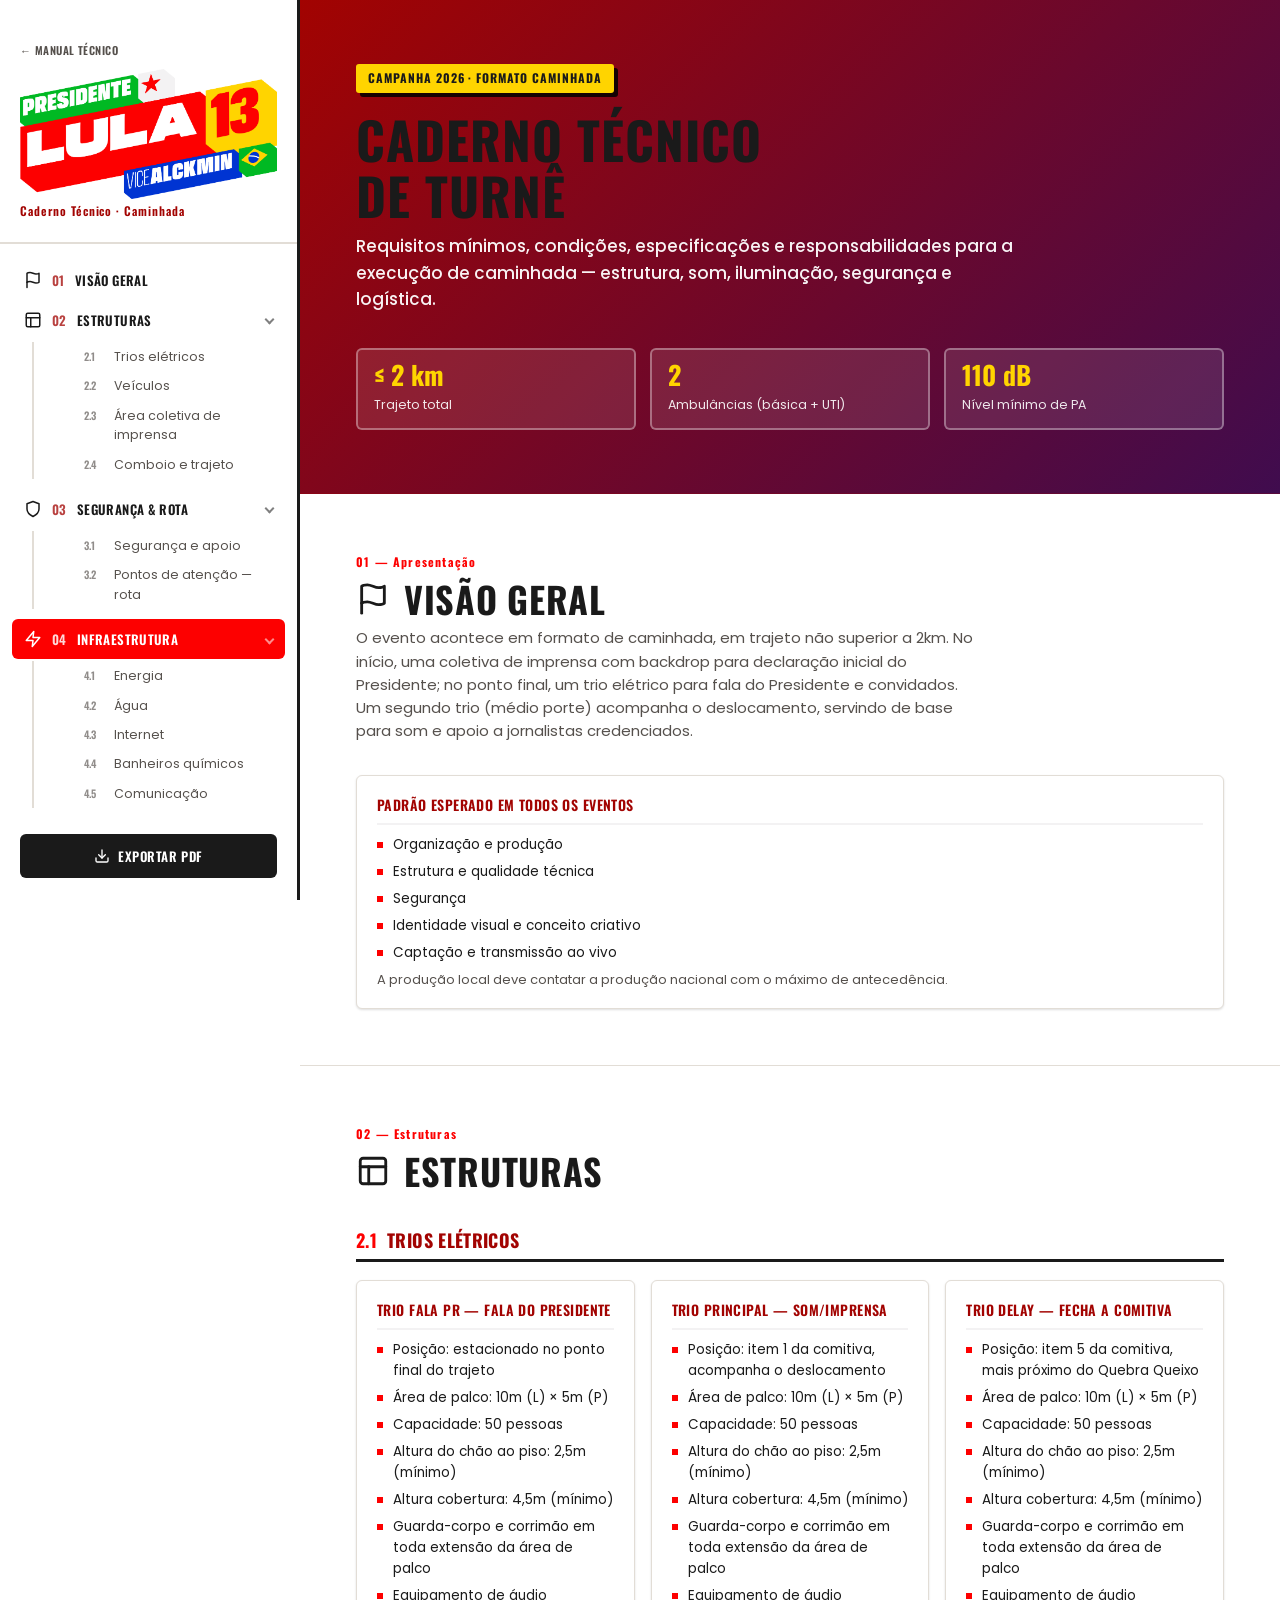
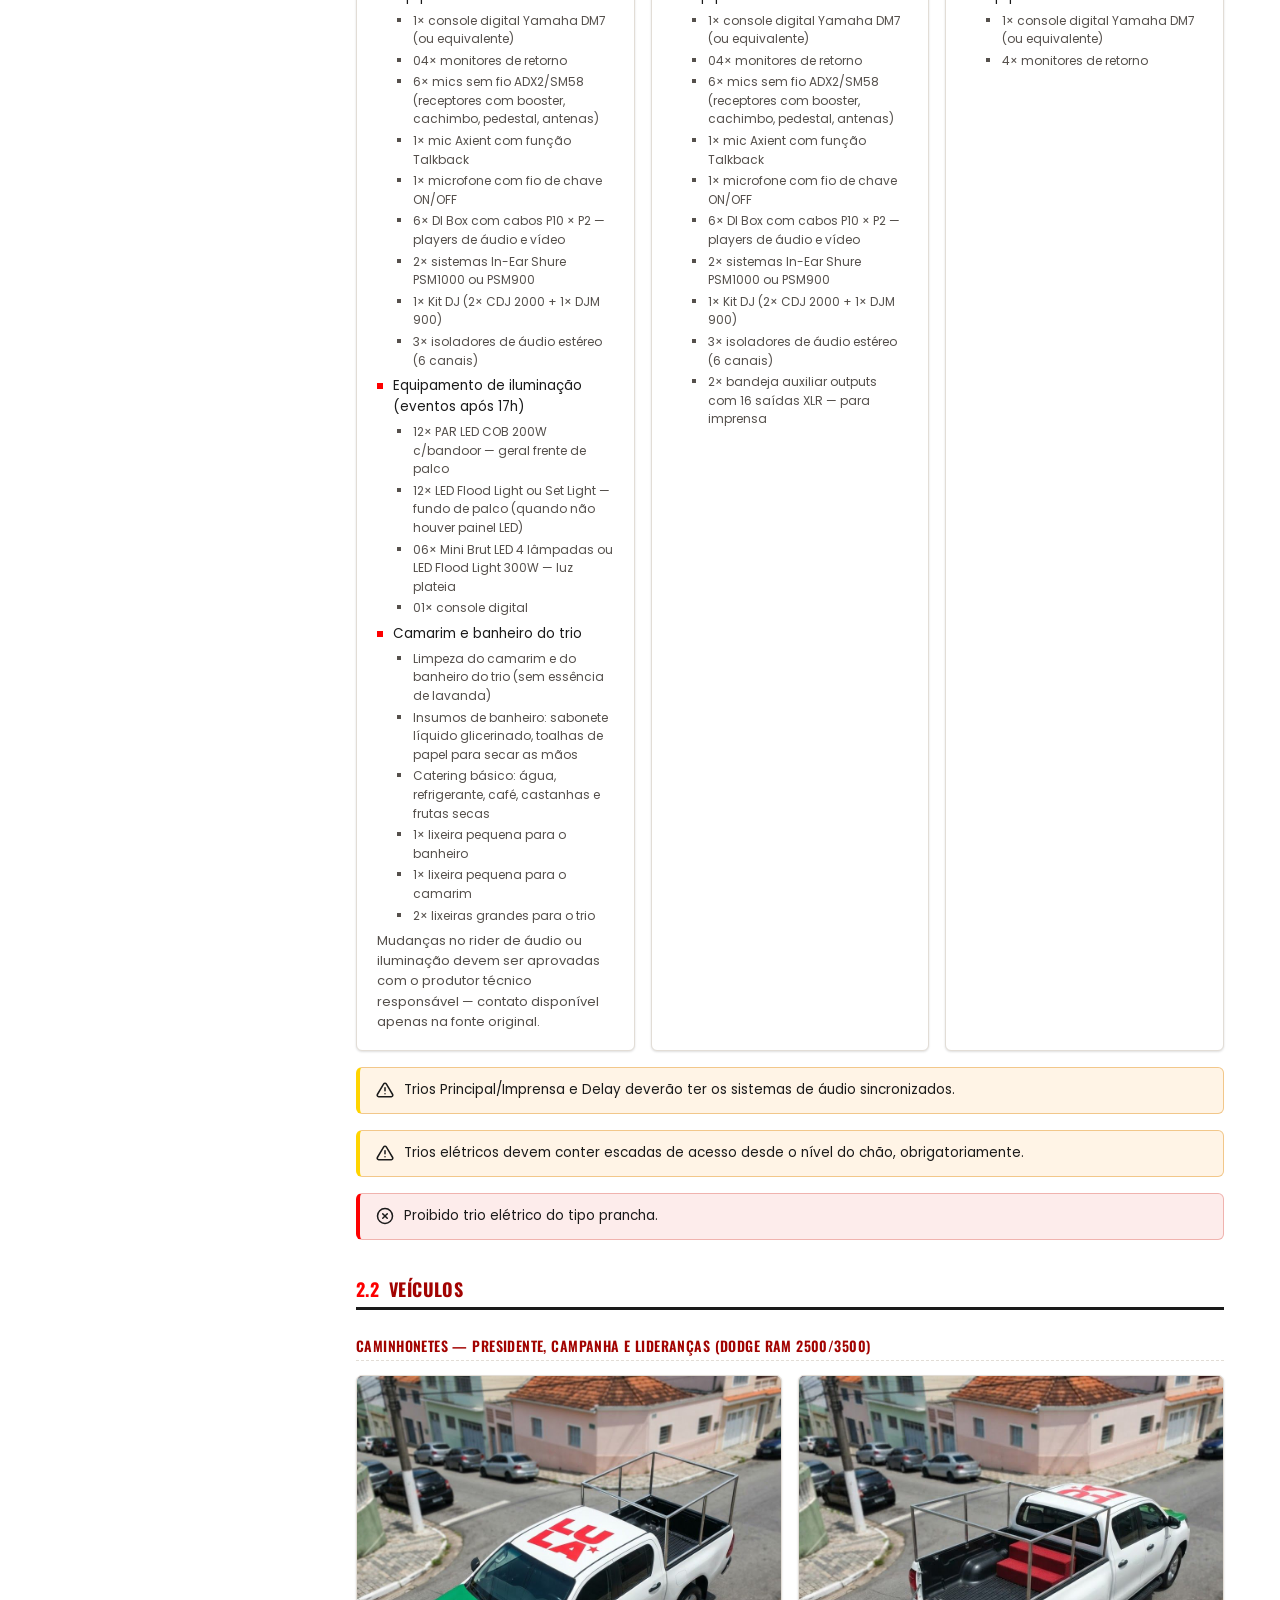
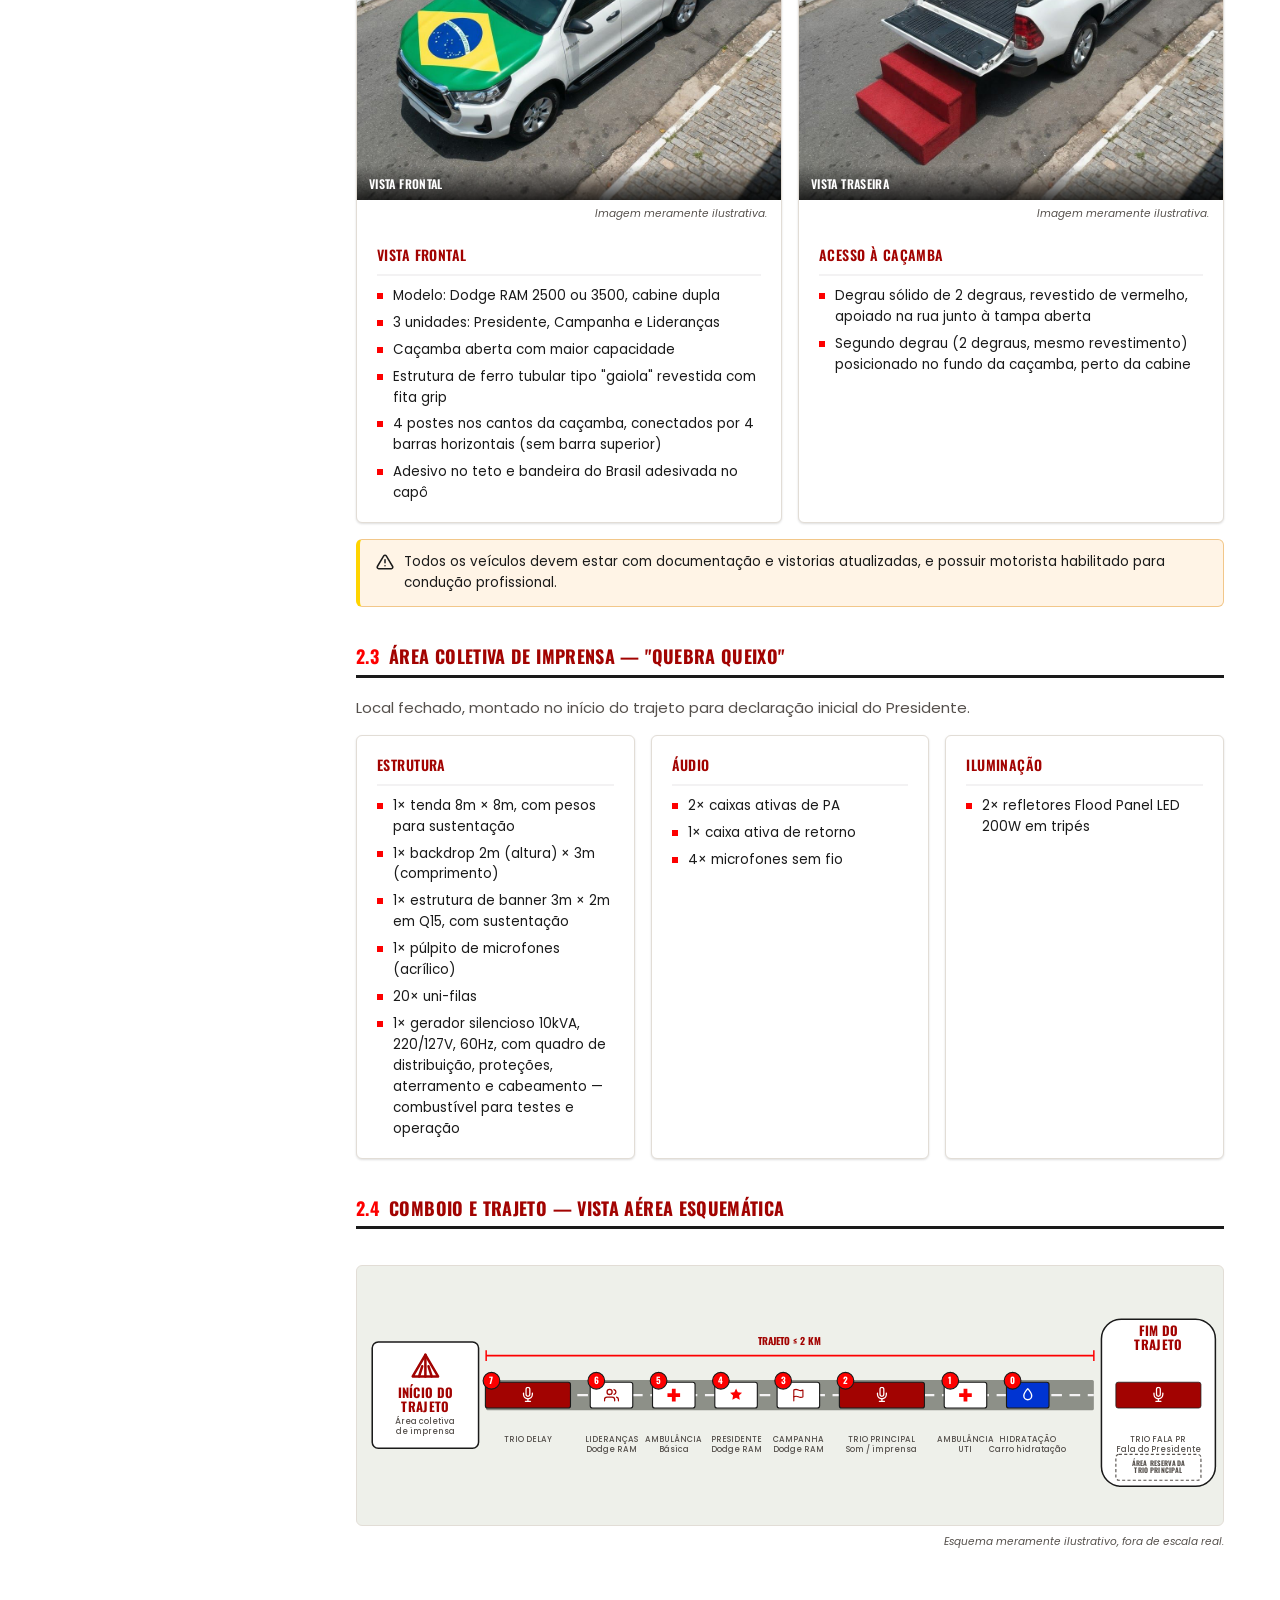
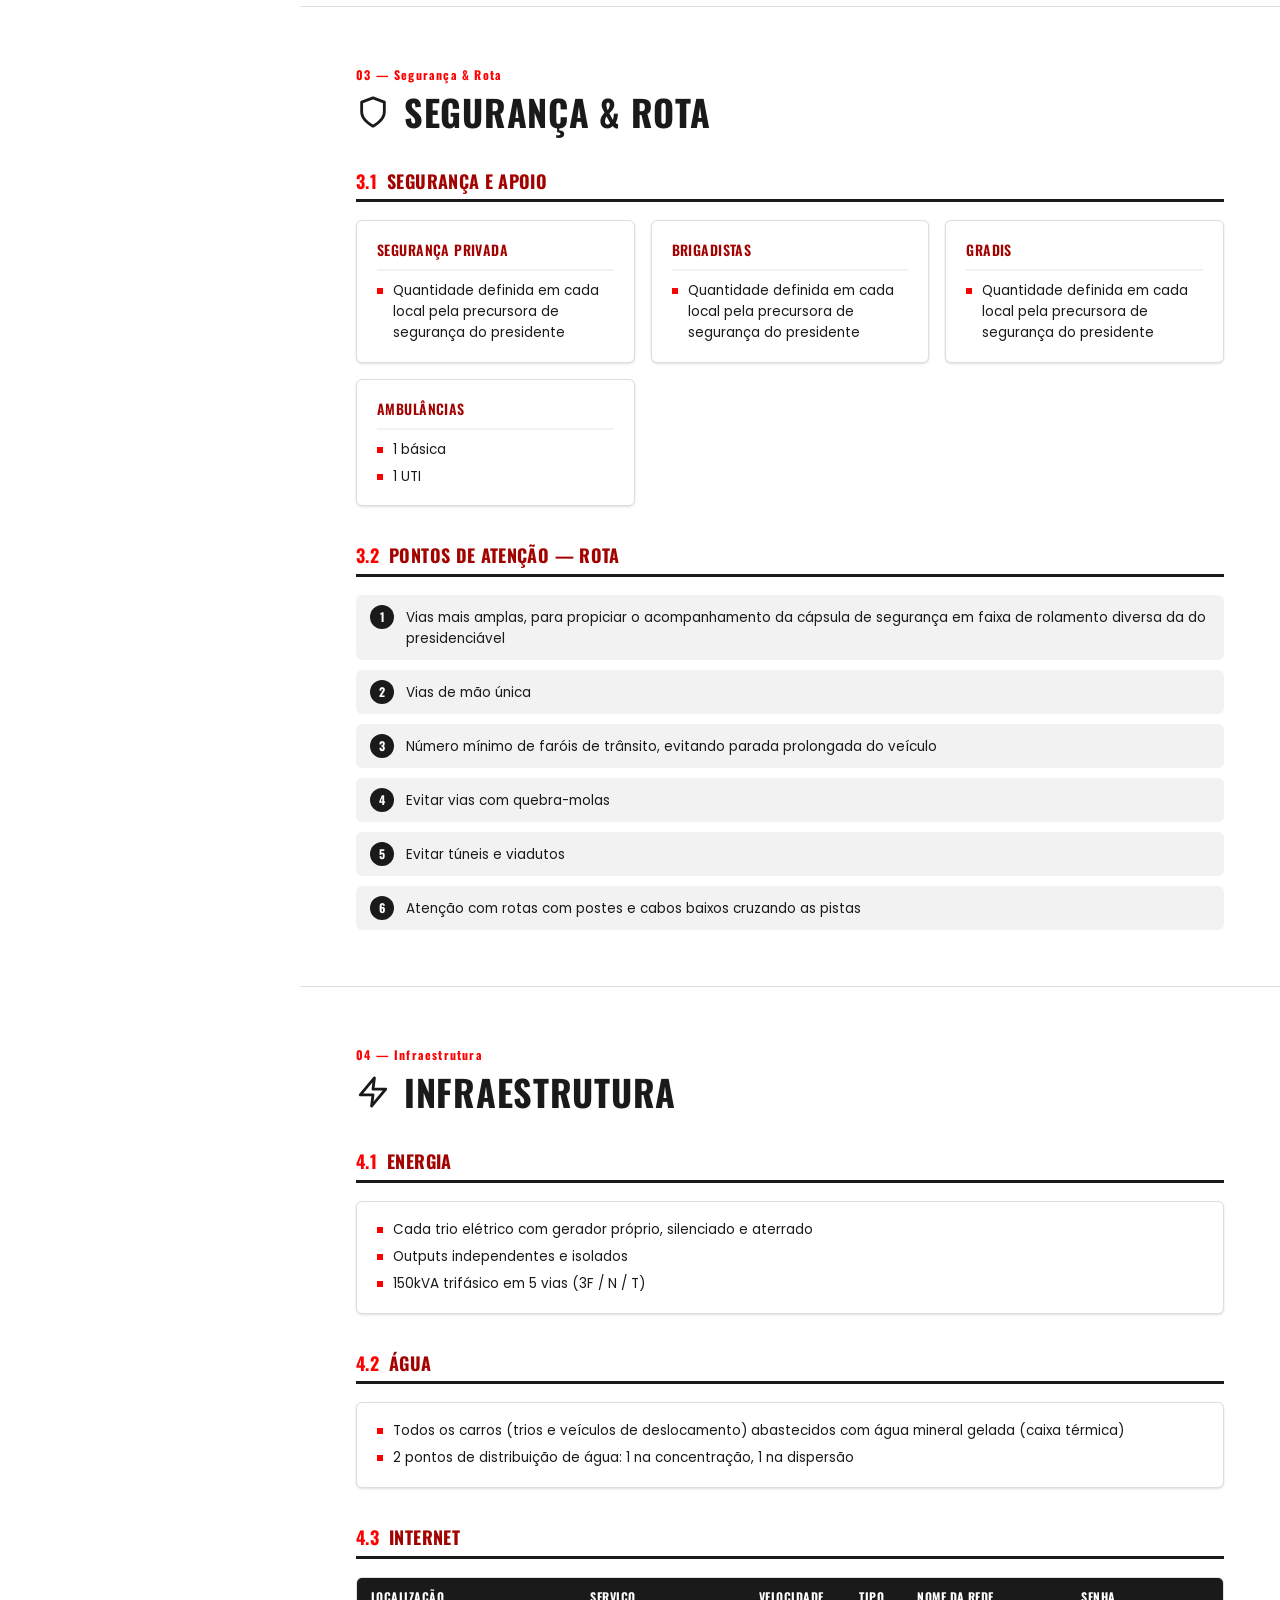
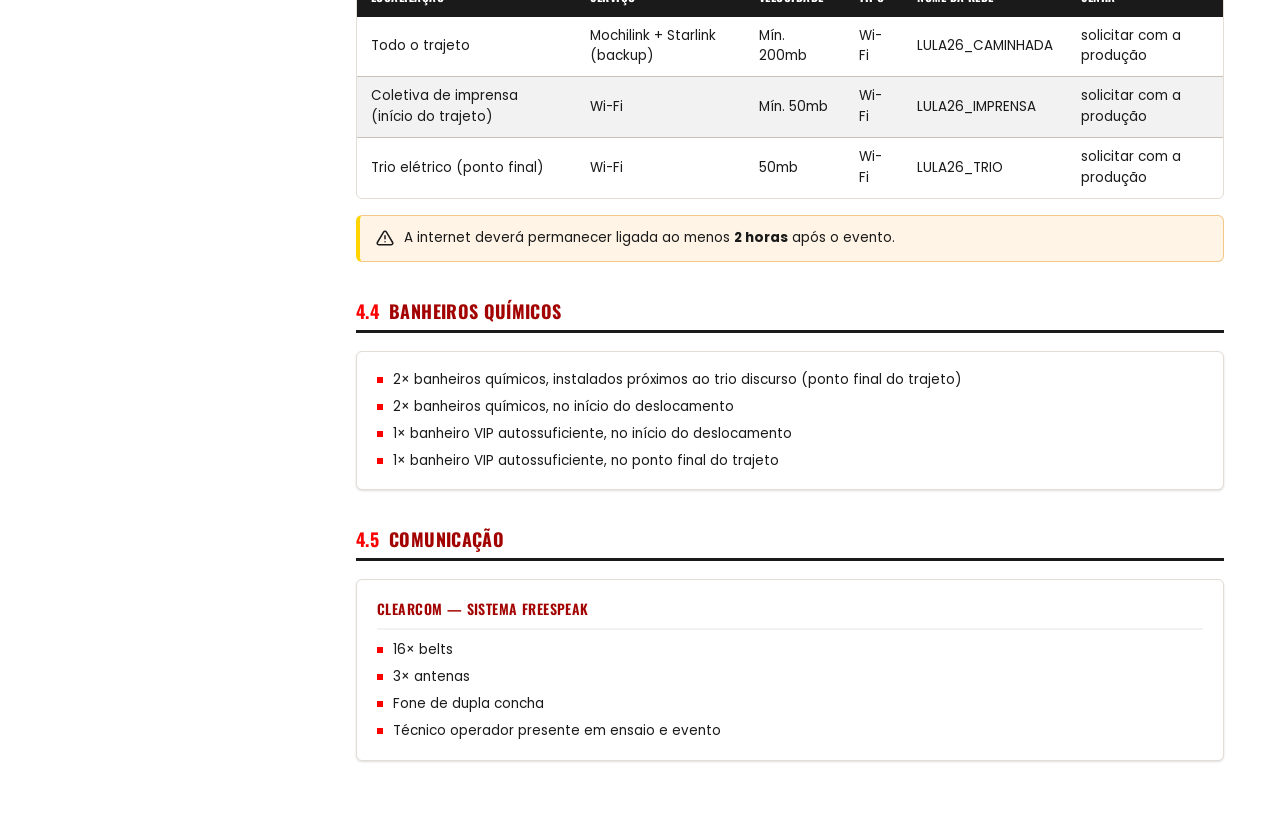
==== commit 1ae45d95: "Aplica feedback da Cida (coordenacao) ao Caderno Tecnico de Eventos Branch de trabalho para validaca" ====
--- a/caminhada.html
+++ b/caminhada.html
@@ -6,9 +6,9 @@
 <title>Caderno Técnico — Campanha Lula 2026 — Caminhada</title>
 <meta name="description" content="Requisitos mínimos, especificações e responsabilidades para execução de caminhada — Campanha Lula 2026.">
 <link rel="icon" type="image/svg+xml" href="assets/icons/favicon.svg">
-<link rel="stylesheet" href="assets/css/main.css?v=20260830b">
-<link rel="stylesheet" href="assets/css/components.css?v=20260830b">
-<link rel="stylesheet" href="assets/css/print.css?v=20260830b" media="print">
+<link rel="stylesheet" href="assets/css/main.css?v=20260831m">
+<link rel="stylesheet" href="assets/css/components.css?v=20260831m">
+<link rel="stylesheet" href="assets/css/print.css?v=20260831m" media="print">
 </head>
 <body>
 
@@ -29,6 +29,8 @@
   <symbol id="icon-star" viewBox="0 0 24 24" fill="currentColor" stroke="none"><polygon points="12 1.5 15.09 8.26 22.5 9.27 17.25 14.14 18.54 21.5 12 17.98 5.46 21.5 6.75 14.14 1.5 9.27 8.91 8.26"/></symbol>
   <symbol id="icon-maximize" viewBox="0 0 24 24" fill="none" stroke="currentColor" stroke-width="2" stroke-linecap="round" stroke-linejoin="round"><polyline points="15 3 21 3 21 9"/><polyline points="9 21 3 21 3 15"/><line x1="21" y1="3" x2="14" y2="10"/><line x1="3" y1="21" x2="10" y2="14"/></symbol>
   <symbol id="icon-x" viewBox="0 0 24 24" fill="none" stroke="currentColor" stroke-width="2" stroke-linecap="round" stroke-linejoin="round"><line x1="18" y1="6" x2="6" y2="18"/><line x1="6" y1="6" x2="18" y2="18"/></symbol>
+  <symbol id="icon-chevron-left" viewBox="0 0 24 24" fill="none" stroke="currentColor" stroke-width="2" stroke-linecap="round" stroke-linejoin="round"><polyline points="15 18 9 12 15 6"/></symbol>
+  <symbol id="icon-chevron-right" viewBox="0 0 24 24" fill="none" stroke="currentColor" stroke-width="2" stroke-linecap="round" stroke-linejoin="round"><polyline points="9 18 15 12 9 6"/></symbol>
   <symbol id="icon-droplet" viewBox="0 0 24 24" fill="none" stroke="currentColor" stroke-width="2" stroke-linecap="round" stroke-linejoin="round"><path d="M12 2.69s5.66 6.13 5.66 10.31a5.66 5.66 0 0 1-11.32 0C6.34 8.82 12 2.69 12 2.69z"/></symbol>
   <symbol id="icon-users" viewBox="0 0 24 24" fill="none" stroke="currentColor" stroke-width="2" stroke-linecap="round" stroke-linejoin="round"><path d="M17 21v-2a4 4 0 0 0-4-4H5a4 4 0 0 0-4 4v2"/><circle cx="9" cy="7" r="4"/><path d="M23 21v-2a4 4 0 0 0-3-3.87"/><path d="M16 3.13a4 4 0 0 1 0 7.75"/></symbol>
 </svg>
@@ -47,35 +49,35 @@
       <ul style="list-style:none; padding:0; margin:0;">
 
         <li>
-          <a class="nav-group__link" href="#visao-geral"><svg class="icon"><use href="#icon-flag"/></svg>Visão Geral</a>
+          <a class="nav-group__link" href="#visao-geral"><svg class="icon"><use href="#icon-flag"/></svg><span class="nav-group__num">01</span>Visão Geral</a>
         </li>
 
         <li>
-          <a class="nav-group__link" href="#estruturas" aria-expanded="true"><svg class="icon"><use href="#icon-layout"/></svg>Estruturas</a>
+          <a class="nav-group__link" href="#estruturas" aria-expanded="true"><svg class="icon"><use href="#icon-layout"/></svg><span class="nav-group__num">02</span>Estruturas</a>
           <ul class="nav-sub">
-            <li><a class="nav-sub__link" href="#trios-eletricos">Trios elétricos</a></li>
-            <li><a class="nav-sub__link" href="#veiculos">Veículos</a></li>
-            <li><a class="nav-sub__link" href="#area-imprensa">Área coletiva de imprensa</a></li>
-            <li><a class="nav-sub__link" href="#comboio-trajeto">Comboio e trajeto</a></li>
+            <li><a class="nav-sub__link" href="#trios-eletricos"><span class="nav-sub__num">2.1</span>Trios elétricos</a></li>
+            <li><a class="nav-sub__link" href="#veiculos"><span class="nav-sub__num">2.2</span>Veículos</a></li>
+            <li><a class="nav-sub__link" href="#area-imprensa"><span class="nav-sub__num">2.3</span>Área coletiva de imprensa</a></li>
+            <li><a class="nav-sub__link" href="#comboio-trajeto"><span class="nav-sub__num">2.4</span>Comboio e trajeto</a></li>
           </ul>
         </li>
 
         <li>
-          <a class="nav-group__link" href="#seguranca-rota" aria-expanded="true"><svg class="icon"><use href="#icon-shield"/></svg>Segurança &amp; Rota</a>
+          <a class="nav-group__link" href="#seguranca-rota" aria-expanded="true"><svg class="icon"><use href="#icon-shield"/></svg><span class="nav-group__num">03</span>Segurança &amp; Rota</a>
           <ul class="nav-sub">
-            <li><a class="nav-sub__link" href="#seguranca-apoio">Segurança e apoio</a></li>
-            <li><a class="nav-sub__link" href="#pontos-atencao">Pontos de atenção — rota</a></li>
+            <li><a class="nav-sub__link" href="#seguranca-apoio"><span class="nav-sub__num">3.1</span>Segurança e apoio</a></li>
+            <li><a class="nav-sub__link" href="#pontos-atencao"><span class="nav-sub__num">3.2</span>Pontos de atenção — rota</a></li>
           </ul>
         </li>
 
         <li>
-          <a class="nav-group__link" href="#infraestrutura" aria-expanded="true"><svg class="icon"><use href="#icon-zap"/></svg>Infraestrutura</a>
+          <a class="nav-group__link" href="#infraestrutura" aria-expanded="true"><svg class="icon"><use href="#icon-zap"/></svg><span class="nav-group__num">04</span>Infraestrutura</a>
           <ul class="nav-sub">
-            <li><a class="nav-sub__link" href="#energia">Energia</a></li>
-            <li><a class="nav-sub__link" href="#agua">Água</a></li>
-            <li><a class="nav-sub__link" href="#internet">Internet</a></li>
-            <li><a class="nav-sub__link" href="#banheiros">Banheiros químicos</a></li>
-            <li><a class="nav-sub__link" href="#comunicacao">Comunicação</a></li>
+            <li><a class="nav-sub__link" href="#energia"><span class="nav-sub__num">4.1</span>Energia</a></li>
+            <li><a class="nav-sub__link" href="#agua"><span class="nav-sub__num">4.2</span>Água</a></li>
+            <li><a class="nav-sub__link" href="#internet"><span class="nav-sub__num">4.3</span>Internet</a></li>
+            <li><a class="nav-sub__link" href="#banheiros"><span class="nav-sub__num">4.4</span>Banheiros químicos</a></li>
+            <li><a class="nav-sub__link" href="#comunicacao"><span class="nav-sub__num">4.5</span>Comunicação</a></li>
           </ul>
         </li>
 
@@ -99,10 +101,8 @@
       <p class="hero__subtitle">Requisitos mínimos, condições, especificações e responsabilidades para a execução de caminhada — estrutura, som, iluminação, segurança e logística.</p>
       <div class="hero__stats">
         <div class="stat-chip"><span class="stat-chip__value">≤ 2 km</span><span class="stat-chip__label">Trajeto total</span></div>
-        <div class="stat-chip"><span class="stat-chip__value">2</span><span class="stat-chip__label">Ambulâncias básicas</span></div>
-        <div class="stat-chip"><span class="stat-chip__value">110 dB</span><span class="stat-chip__label">Nível mínimo de PA</span></div>
-        <div class="stat-chip"><span class="stat-chip__value">200MB</span><span class="stat-chip__label">Internet mínima em todo o trajeto</span></div>
-      </div>
+        <div class="stat-chip"><span class="stat-chip__value">2</span><span class="stat-chip__label">Ambulâncias (básica + UTI)</span></div>
+        <div class="stat-chip"><span class="stat-chip__value">110 dB</span><span class="stat-chip__label">Nível mínimo de PA</span></div>      </div>
     </header>
 
     <!-- ============ 1. VISÃO GERAL ============ -->
@@ -249,7 +249,7 @@
                 <li>Modelo: Dodge RAM 2500 ou 3500, cabine dupla</li>
                 <li>3 unidades: Presidente, Campanha e Lideranças</li>
                 <li>Caçamba aberta com maior capacidade</li>
-                <li>Estribos, Santo Antônio, estrutura de ferro tipo "gaiola"</li>
+                <li>Estrutura de ferro tubular tipo "gaiola" revestida com fita grip</li>
                 <li>4 postes nos cantos da caçamba, conectados por 4 barras horizontais (sem barra superior)</li>
                 <li>Adesivo no teto e bandeira do Brasil adesivada no capô</li>
               </ul>
@@ -318,20 +318,6 @@
               <marker id="arrow-follow" viewBox="0 0 10 10" refX="8" refY="5" markerWidth="7" markerHeight="7" orient="auto"><path class="aerial-arrowhead" d="M0,0 L10,5 L0,10 z"/></marker>
             </defs>
 
-            <!-- quarteirões (decorativo, contexto de cidade) -->
-            <rect class="aerial-block" x="30" y="18" width="60" height="40" rx="3"/>
-            <rect class="aerial-block" x="115" y="26" width="50" height="34" rx="3"/>
-            <rect class="aerial-block" x="24" y="262" width="55" height="46" rx="3"/>
-            <rect class="aerial-block" x="108" y="272" width="46" height="36" rx="3"/>
-            <rect class="aerial-block" x="300" y="16" width="55" height="32" rx="3"/>
-            <rect class="aerial-block" x="452" y="12" width="60" height="34" rx="3"/>
-            <rect class="aerial-block" x="600" y="18" width="50" height="32" rx="3"/>
-            <rect class="aerial-block" x="285" y="288" width="55" height="32" rx="3"/>
-            <rect class="aerial-block" x="435" y="292" width="60" height="30" rx="3"/>
-            <rect class="aerial-block" x="600" y="288" width="50" height="32" rx="3"/>
-            <rect class="aerial-block" x="1045" y="8" width="80" height="42" rx="3"/>
-            <rect class="aerial-block" x="1045" y="288" width="80" height="38" rx="3"/>
-
             <!-- rua -->
             <rect class="aerial-road" x="170" y="150" width="800" height="40" rx="2"/>
             <line class="aerial-road__line" x1="170" y1="170" x2="970" y2="170"/>
@@ -351,74 +337,74 @@
             <text class="aerial-label--sub" x="90" y="221">de imprensa</text>
 
             <!-- praça (fim) -->
-            <rect class="aerial-node" x="980" y="70" width="150" height="200" rx="26"/>
+            <rect class="aerial-node" x="980" y="70" width="150" height="220" rx="26"/>
             <text class="aerial-label aerial-label--big" x="1055" y="92">FIM DO</text>
             <text class="aerial-label aerial-label--big" x="1055" y="110">TRAJETO</text>
-            <rect class="aerial-node--accent" x="1027" y="153" width="56" height="34" rx="3"/>
+            <rect class="aerial-node--accent" x="999" y="153" width="112" height="34" rx="3"/>
             <use href="#icon-mic" x="1042" y="159" width="26" height="20" class="aerial-icon--accent"/>
             <text class="aerial-label--sub" x="1055" y="232">TRIO FALA PR</text>
             <text class="aerial-label--sub" x="1055" y="245">Fala do Presidente</text>
 
-            <!-- comitiva, em fila sobre a rua (0 = mais próximo da Praça → 6 = mais próximo do Quebra Queixo) -->
-            <rect class="aerial-car--accent" x="197" y="153" width="56" height="34" rx="3"/>
+            <!-- área reservada, no fim do trajeto -->
+            <rect class="aerial-reserved" x="999" y="248" width="112" height="34" rx="4"/>
+            <text class="aerial-label--tiny" x="1055" y="263">Área reservada</text>
+            <text class="aerial-label--tiny" x="1055" y="273">trio principal</text>
+
+            <!-- comitiva, em fila sobre a rua (0 = mais próximo da Praça → 7 = mais próximo do Quebra Queixo) -->
+            <rect class="aerial-car--accent" x="169" y="153" width="112" height="34" rx="3"/>
             <use href="#icon-mic" x="212" y="159" width="26" height="20" class="aerial-icon--accent"/>
-            <circle class="aerial-car__badge" cx="205" cy="151" r="11"/>
-            <text class="aerial-label--badge" x="205" y="155">6</text>
+            <circle class="aerial-car__badge" cx="177" cy="151" r="11"/>
+            <text class="aerial-label--badge" x="177" y="155">7</text>
             <text class="aerial-label--sub" x="225" y="232">TRIO DELAY</text>
-
-            <!-- ambulâncias fixas -->
-            <rect class="aerial-car" x="122" y="263" width="56" height="34" rx="3"/>
-            <use href="#icon-cross" x="140" y="270" width="20" height="20" class="aerial-icon--ambulance"/>
-            <text class="aerial-label--tiny" x="150" y="304">Ambulância</text>
-            <text class="aerial-label--tiny" x="150" y="314">concentração</text>
-            <line class="aerial-follow-arrow" x1="182" y1="280" x2="232" y2="280" marker-end="url(#arrow-follow)"/>
-
-            <rect class="aerial-car" x="962" y="263" width="56" height="34" rx="3"/>
-            <use href="#icon-cross" x="980" y="270" width="20" height="20" class="aerial-icon--ambulance"/>
-            <text class="aerial-label--tiny" x="990" y="304">Ambulância</text>
-            <text class="aerial-label--tiny" x="990" y="314">trio fala PR</text>
 
             <rect class="aerial-car" x="307" y="153" width="56" height="34" rx="3"/>
             <use href="#icon-users" x="325" y="160" width="20" height="20" class="aerial-icon"/>
             <circle class="aerial-car__badge" cx="315" cy="151" r="11"/>
-            <text class="aerial-label--badge" x="315" y="155">5</text>
+            <text class="aerial-label--badge" x="315" y="155">6</text>
             <text class="aerial-label--sub" x="335" y="232">LIDERANÇAS</text>
             <text class="aerial-label--sub" x="335" y="245">Dodge RAM</text>
 
-            <rect class="aerial-car" x="417" y="153" width="56" height="34" rx="3"/>
-            <use href="#icon-star" x="437" y="160" width="18" height="18" class="aerial-icon--star"/>
-            <circle class="aerial-car__badge" cx="425" cy="151" r="11"/>
-            <text class="aerial-label--badge" x="425" y="155">4</text>
-            <text class="aerial-label--sub" x="445" y="232">PRESIDENTE</text>
-            <text class="aerial-label--sub" x="445" y="245">Dodge RAM</text>
-
-            <rect class="aerial-car" x="527" y="153" width="56" height="34" rx="3"/>
-            <use href="#icon-flag" x="546" y="161" width="18" height="18" class="aerial-icon"/>
-            <circle class="aerial-car__badge" cx="535" cy="151" r="11"/>
-            <text class="aerial-label--badge" x="535" y="155">3</text>
-            <text class="aerial-label--sub" x="555" y="232">CAMPANHA</text>
-            <text class="aerial-label--sub" x="555" y="245">Dodge RAM</text>
-
-            <rect class="aerial-car--accent" x="637" y="153" width="56" height="34" rx="3"/>
-            <use href="#icon-mic" x="652" y="159" width="26" height="20" class="aerial-icon--accent"/>
-            <circle class="aerial-car__badge" cx="645" cy="151" r="11"/>
-            <text class="aerial-label--badge" x="645" y="155">2</text>
-            <text class="aerial-label--sub" x="665" y="232">TRIO PRINCIPAL</text>
-            <text class="aerial-label--sub" x="665" y="245">Som / imprensa</text>
-
-            <rect class="aerial-car" x="747" y="153" width="56" height="34" rx="3"/>
-            <use href="#icon-cross" x="765" y="160" width="20" height="20" class="aerial-icon--ambulance"/>
-            <circle class="aerial-car__badge" cx="755" cy="151" r="11"/>
-            <text class="aerial-label--badge" x="755" y="155">1</text>
-            <text class="aerial-label--sub" x="775" y="232">AMBULÂNCIA</text>
-            <text class="aerial-label--sub" x="775" y="245">Segurança</text>
-
-            <rect class="aerial-car--hydration" x="857" y="153" width="56" height="34" rx="3"/>
-            <use href="#icon-droplet" x="874" y="159" width="22" height="22" class="aerial-icon--hydration"/>
-            <circle class="aerial-car__badge" cx="865" cy="151" r="11"/>
-            <text class="aerial-label--badge" x="865" y="155">0</text>
-            <text class="aerial-label--sub" x="885" y="232">HIDRATAÇÃO</text>
-            <text class="aerial-label--sub" x="885" y="245">Carro hidratação</text>
+            <rect class="aerial-car" x="389" y="153" width="56" height="34" rx="3"/>
+            <use href="#icon-cross" x="407" y="160" width="20" height="20" class="aerial-icon--ambulance"/>
+            <circle class="aerial-car__badge" cx="397" cy="151" r="11"/>
+            <text class="aerial-label--badge" x="397" y="155">5</text>
+            <text class="aerial-label--sub" x="417" y="232">AMBULÂNCIA</text>
+            <text class="aerial-label--sub" x="417" y="245">Básica</text>
+
+            <rect class="aerial-car" x="471" y="153" width="56" height="34" rx="3"/>
+            <use href="#icon-star" x="490" y="160" width="18" height="18" class="aerial-icon--star"/>
+            <circle class="aerial-car__badge" cx="479" cy="151" r="11"/>
+            <text class="aerial-label--badge" x="479" y="155">4</text>
+            <text class="aerial-label--sub" x="499" y="232">PRESIDENTE</text>
+            <text class="aerial-label--sub" x="499" y="245">Dodge RAM</text>
+
+            <rect class="aerial-car" x="553" y="153" width="56" height="34" rx="3"/>
+            <use href="#icon-flag" x="572" y="161" width="18" height="18" class="aerial-icon"/>
+            <circle class="aerial-car__badge" cx="561" cy="151" r="11"/>
+            <text class="aerial-label--badge" x="561" y="155">3</text>
+            <text class="aerial-label--sub" x="581" y="232">CAMPANHA</text>
+            <text class="aerial-label--sub" x="581" y="245">Dodge RAM</text>
+
+            <rect class="aerial-car--accent" x="635" y="153" width="112" height="34" rx="3"/>
+            <use href="#icon-mic" x="678" y="159" width="26" height="20" class="aerial-icon--accent"/>
+            <circle class="aerial-car__badge" cx="643" cy="151" r="11"/>
+            <text class="aerial-label--badge" x="643" y="155">2</text>
+            <text class="aerial-label--sub" x="691" y="232">TRIO PRINCIPAL</text>
+            <text class="aerial-label--sub" x="691" y="245">Som / imprensa</text>
+
+            <rect class="aerial-car" x="773" y="153" width="56" height="34" rx="3"/>
+            <use href="#icon-cross" x="791" y="160" width="20" height="20" class="aerial-icon--ambulance"/>
+            <circle class="aerial-car__badge" cx="781" cy="151" r="11"/>
+            <text class="aerial-label--badge" x="781" y="155">1</text>
+            <text class="aerial-label--sub" x="801" y="232">AMBULÂNCIA</text>
+            <text class="aerial-label--sub" x="801" y="245">UTI</text>
+
+            <rect class="aerial-car--hydration" x="855" y="153" width="56" height="34" rx="3"/>
+            <use href="#icon-droplet" x="872" y="159" width="22" height="22" class="aerial-icon--hydration"/>
+            <circle class="aerial-car__badge" cx="863" cy="151" r="11"/>
+            <text class="aerial-label--badge" x="863" y="155">0</text>
+            <text class="aerial-label--sub" x="883" y="232">HIDRATAÇÃO</text>
+            <text class="aerial-label--sub" x="883" y="245">Carro hidratação</text>
           </svg>
         </div>
         <span class="wire-diagram-frame__hint"><svg class="icon"><use href="#icon-maximize"/></svg></span>
@@ -450,8 +436,8 @@
           <div class="spec-card">
             <div class="spec-card__title">Ambulâncias</div>
             <ul>
-              <li>2× básicas</li>
-              <li>1 na concentração, 1 próxima ao trio elétrico final</li>
+              <li>1 básica</li>
+              <li>1 UTI</li>
             </ul>
           </div>
         </div>
@@ -464,6 +450,8 @@
           <li class="checklist__item"><span class="checklist__index">2</span><span class="checklist__text">Vias de mão única</span></li>
           <li class="checklist__item"><span class="checklist__index">3</span><span class="checklist__text">Número mínimo de faróis de trânsito, evitando parada prolongada do veículo</span></li>
           <li class="checklist__item"><span class="checklist__index">4</span><span class="checklist__text">Evitar vias com quebra-molas</span></li>
+          <li class="checklist__item"><span class="checklist__index">5</span><span class="checklist__text">Evitar túneis e viadutos</span></li>
+          <li class="checklist__item"><span class="checklist__index">6</span><span class="checklist__text">Atenção com rotas com postes e cabos baixos cruzando as pistas</span></li>
         </ul>
       </div>
     </section>
@@ -488,7 +476,10 @@
       <div class="subsection" id="agua">
         <h3 class="subsection__title"><span class="num">4.2</span> Água</h3>
         <div class="spec-card">
-          <ul><li>Todos os carros (trios e veículos de deslocamento) abastecidos com água mineral gelada (caixa térmica)</li></ul>
+          <ul>
+            <li>Todos os carros (trios e veículos de deslocamento) abastecidos com água mineral gelada (caixa térmica)</li>
+            <li>2 pontos de distribuição de água: 1 na concentração, 1 na dispersão</li>
+          </ul>
         </div>
       </div>
 
@@ -504,12 +495,21 @@
             </tbody>
           </table>
         </div>
+        <div class="callout">
+          <svg class="icon"><use href="#icon-alert-triangle"/></svg>
+          <span>A internet deverá permanecer ligada ao menos <strong>2 horas</strong> após o evento.</span>
+        </div>
       </div>
 
       <div class="subsection" id="banheiros">
         <h3 class="subsection__title"><span class="num">4.4</span> Banheiros químicos</h3>
         <div class="spec-card">
-          <ul><li>2× banheiros químicos, instalados próximos ao trio discurso (ponto final do trajeto)</li></ul>
+          <ul>
+            <li>2× banheiros químicos, instalados próximos ao trio discurso (ponto final do trajeto)</li>
+            <li>2× banheiros químicos, no início do deslocamento</li>
+            <li>1× banheiro VIP autossuficiente, no início do deslocamento</li>
+            <li>1× banheiro VIP autossuficiente, no ponto final do trajeto</li>
+          </ul>
         </div>
       </div>
 
@@ -535,9 +535,20 @@
   <button class="lightbox__close" type="button" aria-label="Fechar imagem ampliada">
     <svg class="icon"><use href="#icon-x"/></svg>
   </button>
+  <button class="lightbox__nav lightbox__nav--prev" type="button" aria-label="Imagem anterior" hidden>
+    <svg class="icon"><use href="#icon-chevron-left"/></svg>
+  </button>
+  <button class="lightbox__nav lightbox__nav--next" type="button" aria-label="Próxima imagem" hidden>
+    <svg class="icon"><use href="#icon-chevron-right"/></svg>
+  </button>
   <figure class="lightbox__figure">
     <img class="lightbox__img" src="" alt="">
     <figcaption class="lightbox__caption"></figcaption>
+    <span class="lightbox__counter" hidden></span>
+    <button class="lightbox__download-all" type="button" hidden>
+      <svg class="icon"><use href="#icon-download"/></svg>
+      Baixar todas
+    </button>
   </figure>
 </div>
 
--- a/assets/css/main.css
+++ b/assets/css/main.css
@@ -118,6 +118,7 @@
   top: 0;
   height: 100vh;
   overflow-y: auto;
+  min-width: 0;
   background: var(--white);
   border-right: 3px solid var(--color-text);
   padding: 24px 0 40px;
--- a/assets/css/components.css
+++ b/assets/css/components.css
@@ -240,6 +240,28 @@
   background: #fdeceb;
   border-color: #f0b3ae;
   border-left-color: var(--color-accent);
+}
+
+.callout--pending {
+  background: var(--color-surface);
+  border-color: var(--color-border);
+  border-left-color: var(--color-text-muted);
+  border-left-style: dashed;
+  color: var(--color-text-muted);
+}
+
+.pending,
+.spec-card .pending,
+.spec-card li.pending,
+td.pending {
+  color: var(--color-text-muted);
+  font-style: italic;
+  font-weight: 400;
+}
+
+.spec-card ul.pending li {
+  color: var(--color-text-muted);
+  font-style: italic;
 }
 
 .callout .icon {
@@ -587,6 +609,10 @@
   margin: 18px 0 8px;
 }
 
+.gallery__item[hidden] {
+  display: none;
+}
+
 .gallery__item {
   position: relative;
   display: block;
@@ -609,6 +635,52 @@
   display: block;
 }
 
+.table-thumb-row {
+  display: flex;
+  align-items: center;
+  flex-wrap: wrap;
+  gap: 10px;
+}
+
+.th-local-label {
+  display: inline-block;
+  padding-left: 106px;
+}
+
+.gallery__item.table-thumb {
+  display: block;
+  flex-shrink: 0;
+  width: 96px;
+  height: 96px;
+  aspect-ratio: 1 / 1;
+  margin-bottom: 0;
+  border-radius: 4px;
+  box-shadow: none;
+}
+
+.gallery__item.table-thumb img {
+  transition: none;
+}
+
+.table-thumb--placeholder {
+  display: inline-flex;
+  align-items: center;
+  justify-content: center;
+  flex-shrink: 0;
+  width: 96px;
+  height: 96px;
+  aspect-ratio: 1 / 1;
+  border-radius: 4px;
+  border: 1px dashed var(--color-border);
+  background: var(--color-surface);
+  color: var(--color-text-muted);
+}
+
+.table-thumb--placeholder .icon {
+  width: 28px;
+  height: 28px;
+}
+
 .gallery__item--contain img {
   object-fit: contain;
   background: var(--color-surface);
@@ -725,6 +797,74 @@
 .lightbox__close .icon {
   width: 20px;
   height: 20px;
+}
+
+.lightbox__nav[hidden],
+.lightbox__download-all[hidden] {
+  display: none;
+}
+
+.lightbox__nav {
+  position: absolute;
+  top: 50%;
+  transform: translateY(-50%);
+  width: 44px;
+  height: 44px;
+  display: flex;
+  align-items: center;
+  justify-content: center;
+  background: rgba(255,255,255,0.1);
+  border: 1px solid rgba(255,255,255,0.3);
+  border-radius: 50%;
+  color: var(--white);
+  cursor: pointer;
+}
+
+.lightbox__nav:hover {
+  background: var(--color-accent);
+  border-color: var(--color-accent);
+}
+
+.lightbox__nav .icon {
+  width: 22px;
+  height: 22px;
+}
+
+.lightbox__nav--prev { left: 20px; }
+.lightbox__nav--next { right: 20px; }
+
+.lightbox__counter {
+  color: var(--off-white);
+  font-family: var(--font-body);
+  font-size: 12px;
+  opacity: 0.75;
+}
+
+.lightbox__download-all {
+  display: inline-flex;
+  align-items: center;
+  gap: 6px;
+  padding: 8px 16px;
+  background: var(--white);
+  color: var(--color-text);
+  border: none;
+  border-radius: var(--radius);
+  font-family: var(--font-display);
+  font-size: 12px;
+  font-weight: 600;
+  text-transform: uppercase;
+  letter-spacing: 0.04em;
+  cursor: pointer;
+}
+
+.lightbox__download-all:hover {
+  background: var(--color-accent);
+  color: var(--white);
+}
+
+.lightbox__download-all .icon {
+  width: 14px;
+  height: 14px;
 }
 
 /* ---- Rodapé do documento ---- */
@@ -911,6 +1051,13 @@
 
 .aerial-arrowhead {
   fill: var(--color-accent);
+}
+
+.aerial-reserved {
+  fill: none;
+  stroke: var(--color-text-muted);
+  stroke-width: 1.5;
+  stroke-dasharray: 4 3;
 }
 
 .aerial-label--tiny {
@@ -1099,6 +1246,48 @@
   max-width: 980px;
   margin: -56px auto 0;
   padding: 0 24px 72px;
+}
+
+.platform-highlight {
+  display: flex;
+  align-items: center;
+  gap: 16px;
+  background: var(--color-text);
+  color: var(--white);
+  border-radius: var(--radius);
+  box-shadow: var(--shadow-box);
+  padding: 20px 24px;
+  margin-bottom: 24px;
+  text-decoration: none;
+}
+
+.platform-highlight .icon {
+  width: 26px;
+  height: 26px;
+  flex-shrink: 0;
+  color: var(--yellow);
+}
+
+.platform-highlight strong {
+  display: block;
+  font-family: var(--font-display);
+  font-size: 14px;
+  text-transform: uppercase;
+  letter-spacing: 0.03em;
+  color: var(--yellow);
+  margin-bottom: 2px;
+}
+
+.platform-highlight span {
+  font-family: var(--font-body);
+  font-size: 14px;
+  line-height: 1.5;
+}
+
+.platform-highlight u {
+  color: var(--yellow);
+  font-weight: 700;
+  text-decoration-thickness: 1.5px;
 }
 
 .format-grid {
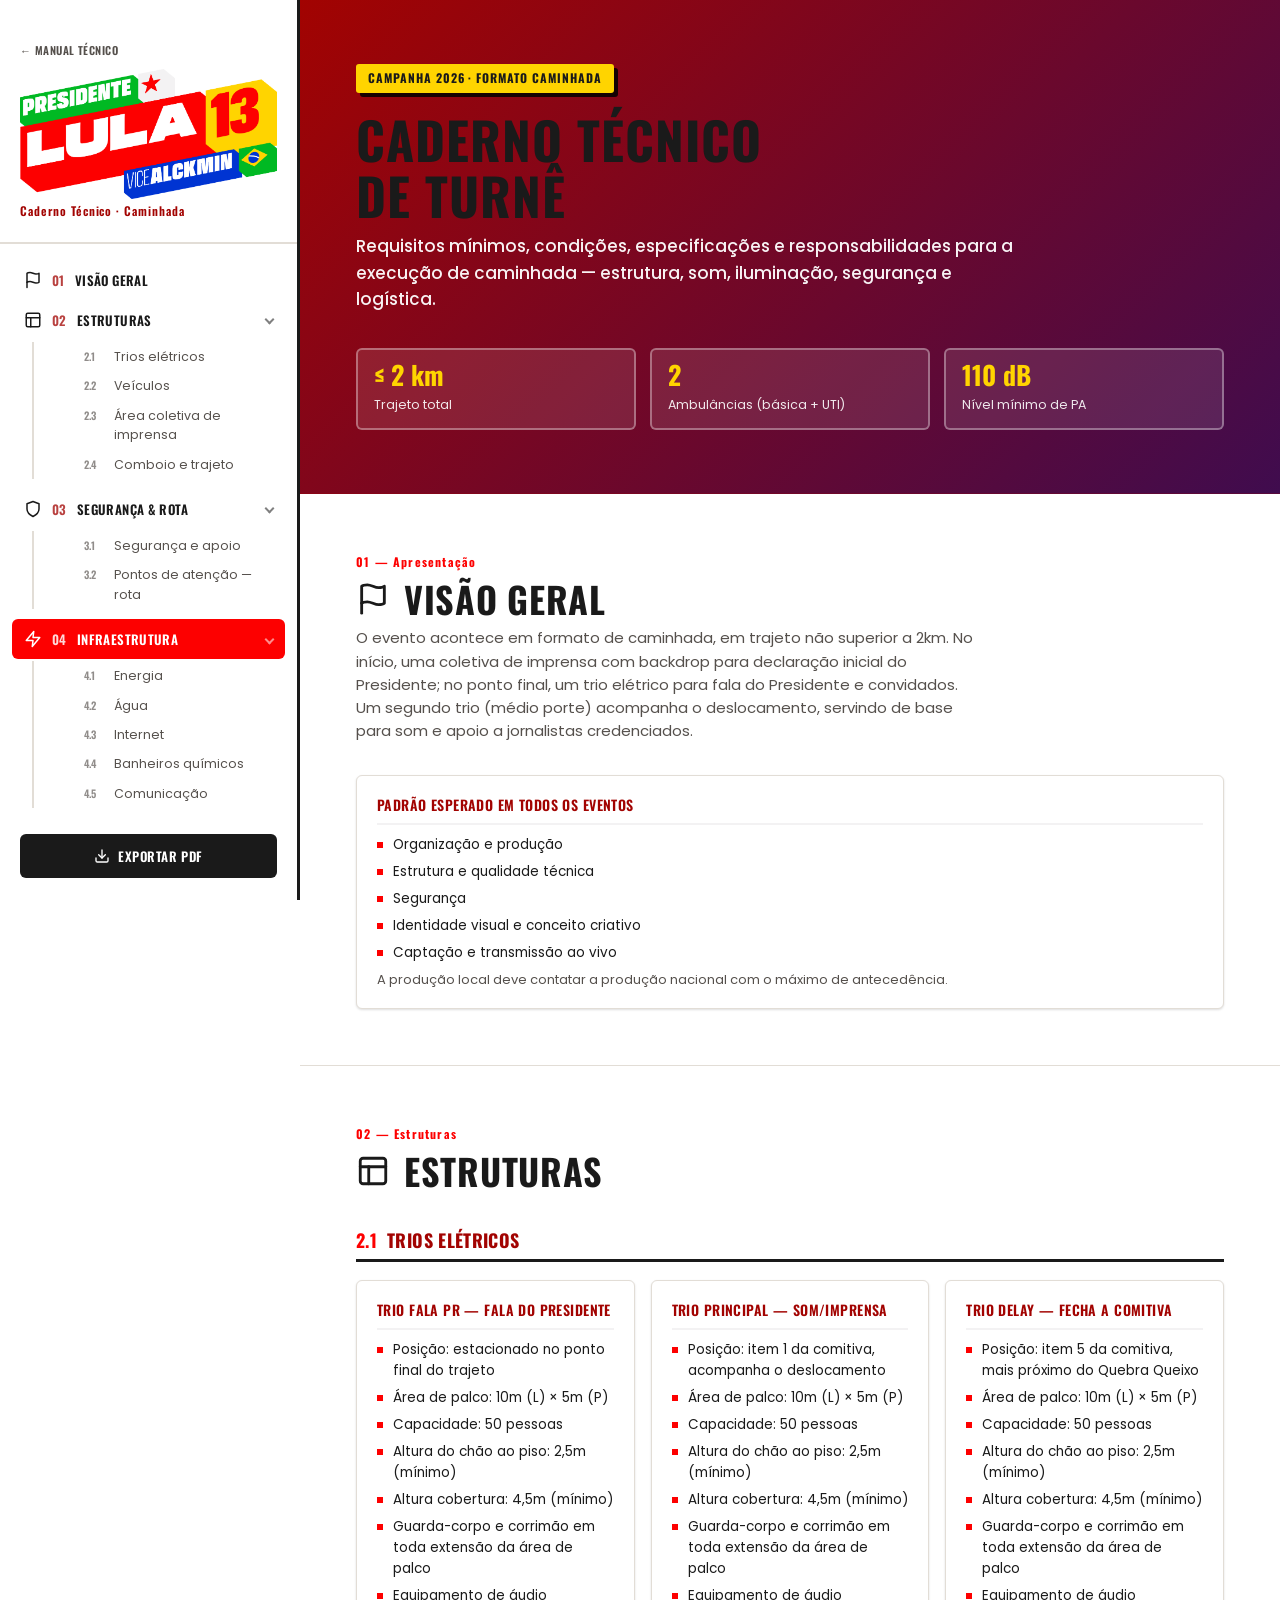
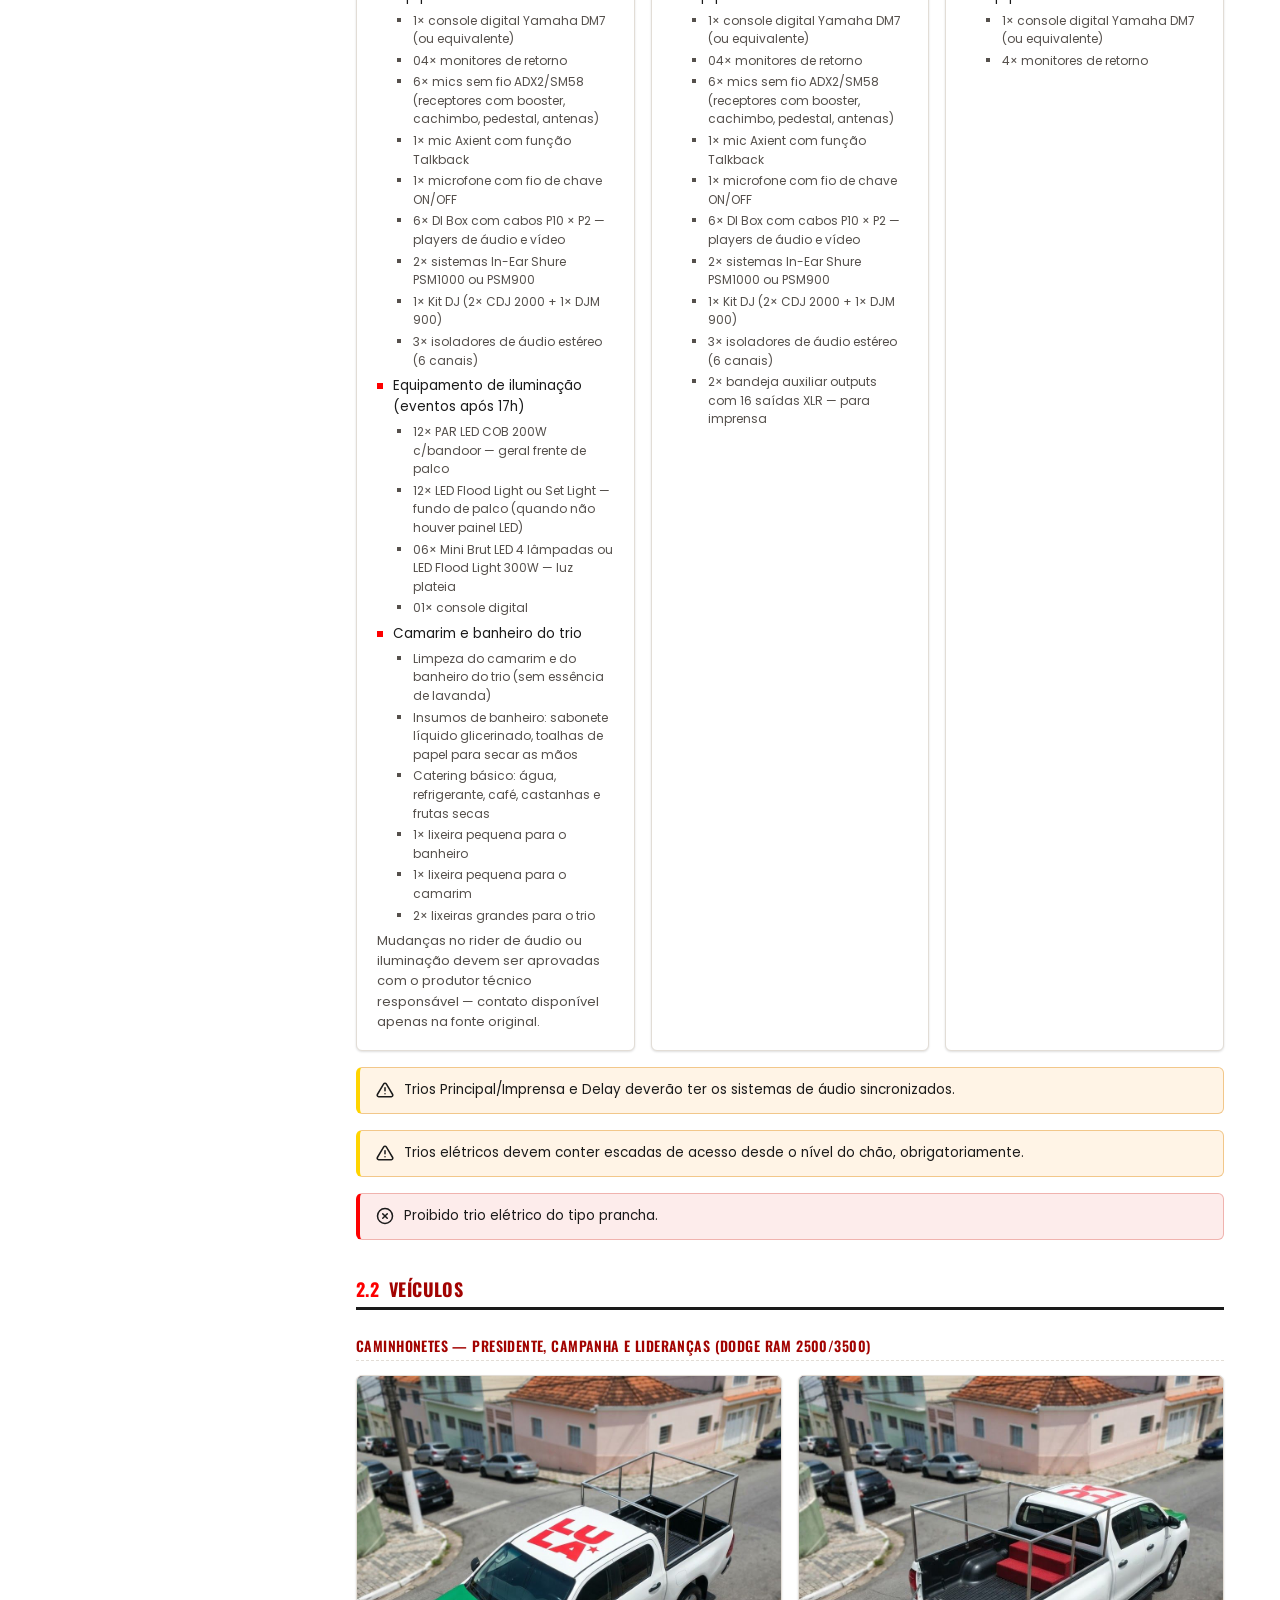
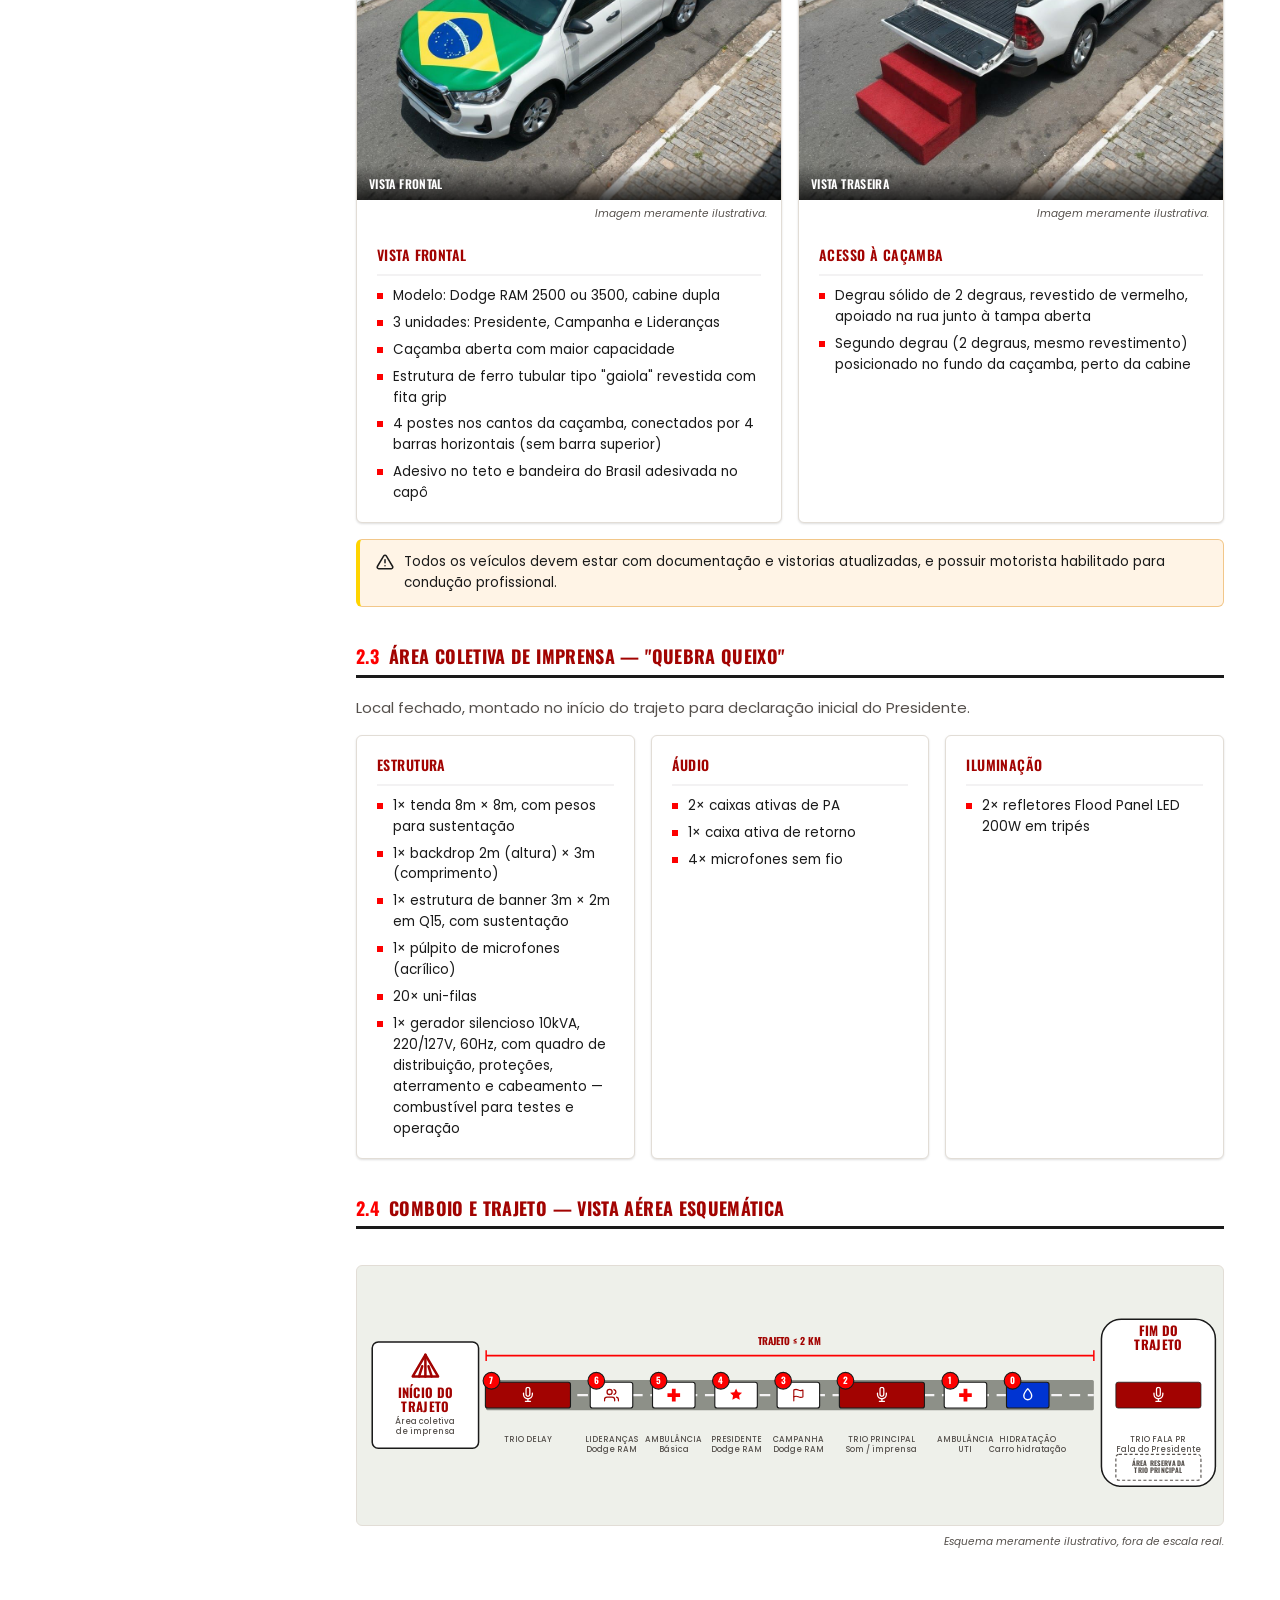
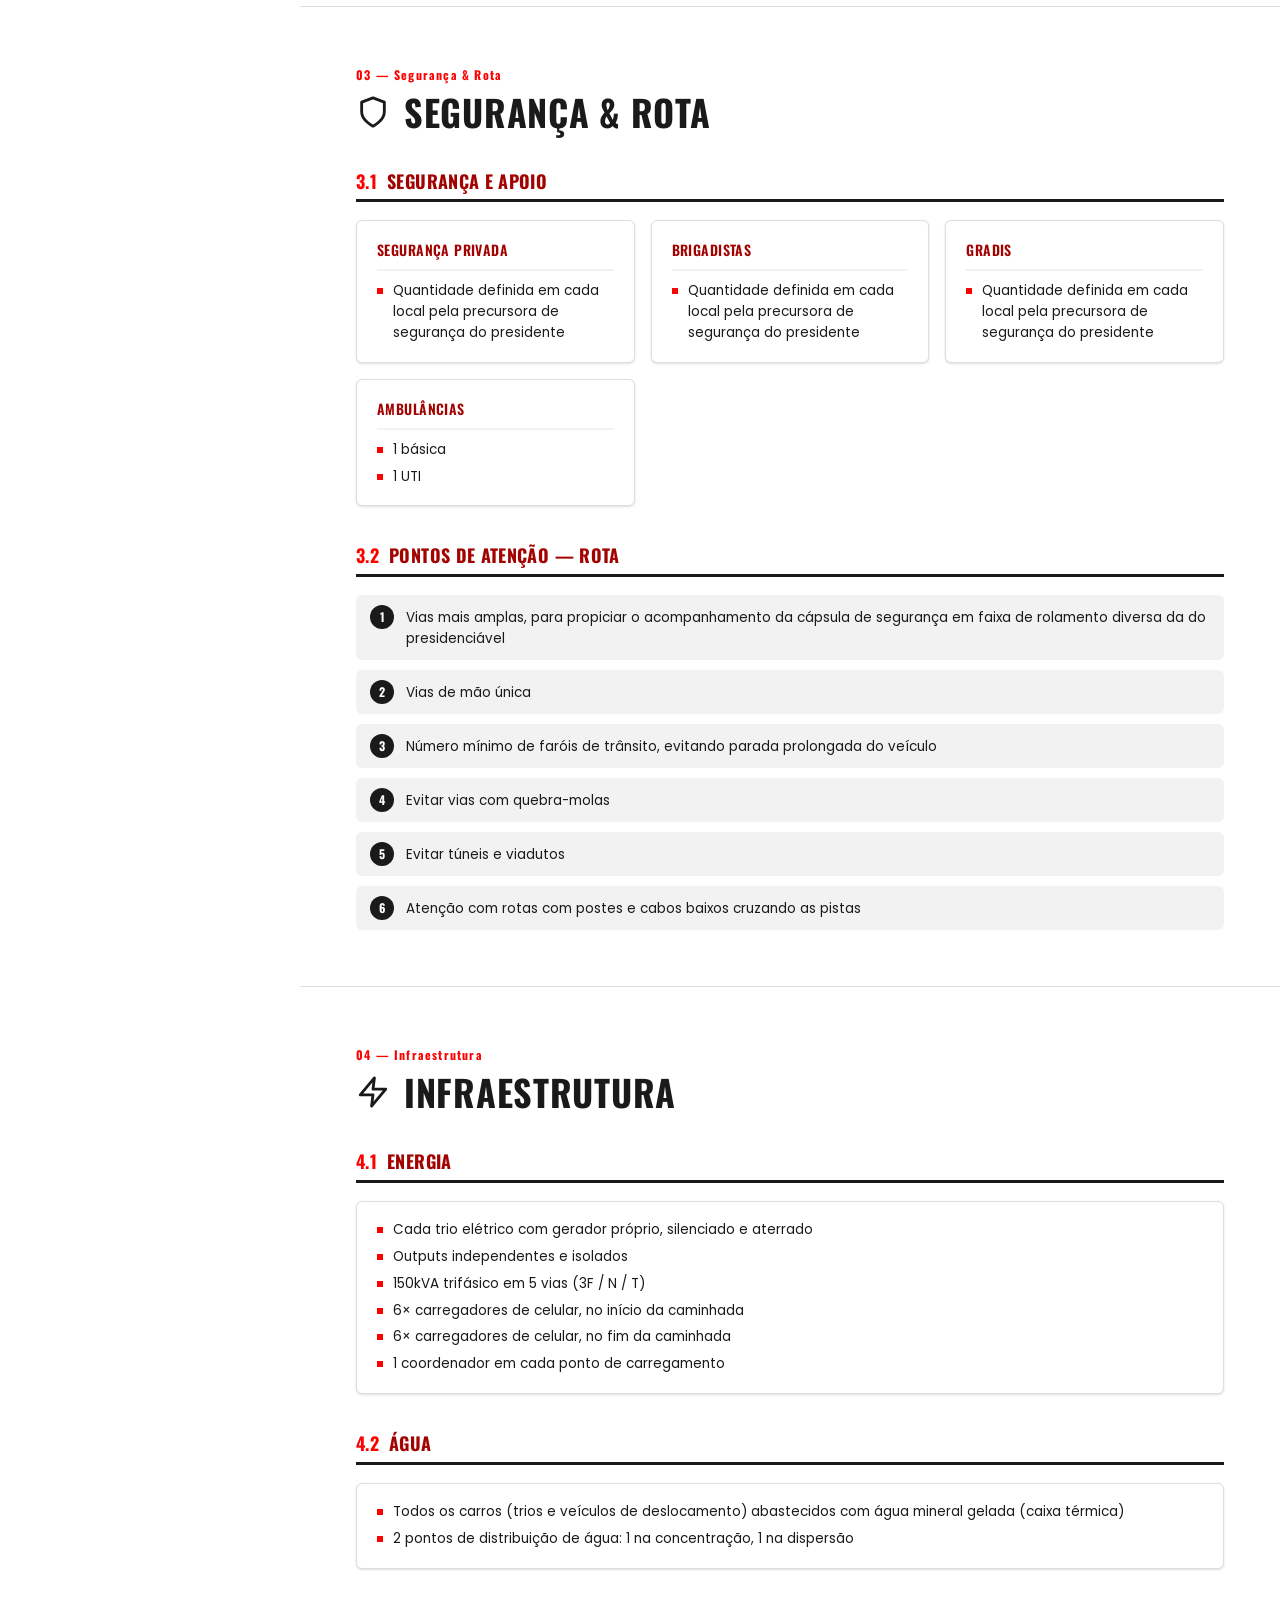
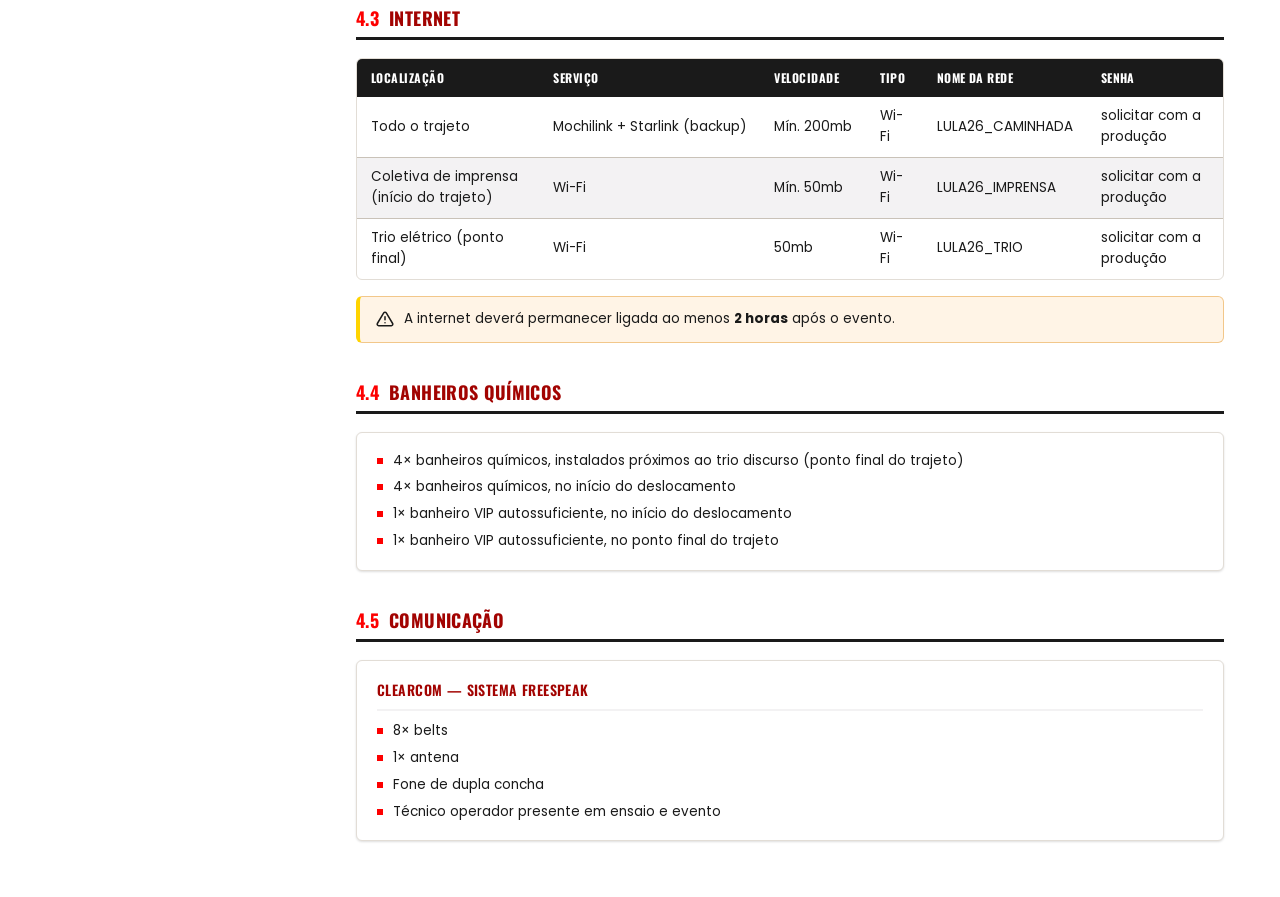
==== commit 31efb966: "Atualiza Sinalizacao e Backdrops com artes reais, ajusta Caminhada (Clearcom, carregadores, banheiro" ====
--- a/caminhada.html
+++ b/caminhada.html
@@ -6,9 +6,9 @@
 <title>Caderno Técnico — Campanha Lula 2026 — Caminhada</title>
 <meta name="description" content="Requisitos mínimos, especificações e responsabilidades para execução de caminhada — Campanha Lula 2026.">
 <link rel="icon" type="image/svg+xml" href="assets/icons/favicon.svg">
-<link rel="stylesheet" href="assets/css/main.css?v=20260831m">
-<link rel="stylesheet" href="assets/css/components.css?v=20260831m">
-<link rel="stylesheet" href="assets/css/print.css?v=20260831m" media="print">
+<link rel="stylesheet" href="assets/css/main.css?v=20260904a">
+<link rel="stylesheet" href="assets/css/components.css?v=20260904a">
+<link rel="stylesheet" href="assets/css/print.css?v=20260904a" media="print">
 </head>
 <body>
 
@@ -469,6 +469,9 @@
             <li>Cada trio elétrico com gerador próprio, silenciado e aterrado</li>
             <li>Outputs independentes e isolados</li>
             <li>150kVA trifásico em 5 vias (3F / N / T)</li>
+            <li>6× carregadores de celular, no início da caminhada</li>
+            <li>6× carregadores de celular, no fim da caminhada</li>
+            <li>1 coordenador em cada ponto de carregamento</li>
           </ul>
         </div>
       </div>
@@ -505,8 +508,8 @@
         <h3 class="subsection__title"><span class="num">4.4</span> Banheiros químicos</h3>
         <div class="spec-card">
           <ul>
-            <li>2× banheiros químicos, instalados próximos ao trio discurso (ponto final do trajeto)</li>
-            <li>2× banheiros químicos, no início do deslocamento</li>
+            <li>4× banheiros químicos, instalados próximos ao trio discurso (ponto final do trajeto)</li>
+            <li>4× banheiros químicos, no início do deslocamento</li>
             <li>1× banheiro VIP autossuficiente, no início do deslocamento</li>
             <li>1× banheiro VIP autossuficiente, no ponto final do trajeto</li>
           </ul>
@@ -518,8 +521,8 @@
         <div class="spec-card">
           <div class="spec-card__title">CLEARCOM — Sistema FreeSpeak</div>
           <ul>
-            <li>16× belts</li>
-            <li>3× antenas</li>
+            <li>8× belts</li>
+            <li>1× antena</li>
             <li>Fone de dupla concha</li>
             <li>Técnico operador presente em ensaio e evento</li>
           </ul>
--- a/assets/css/components.css
+++ b/assets/css/components.css
@@ -302,6 +302,11 @@
   padding: 9px 14px;
   border-bottom: 1px solid #c9c2b8;
   vertical-align: middle;
+}
+
+.data-table tbody td:nth-child(2),
+.data-table tbody td:nth-child(3) {
+  white-space: nowrap;
 }
 
 .data-table tbody tr:nth-child(even) {
